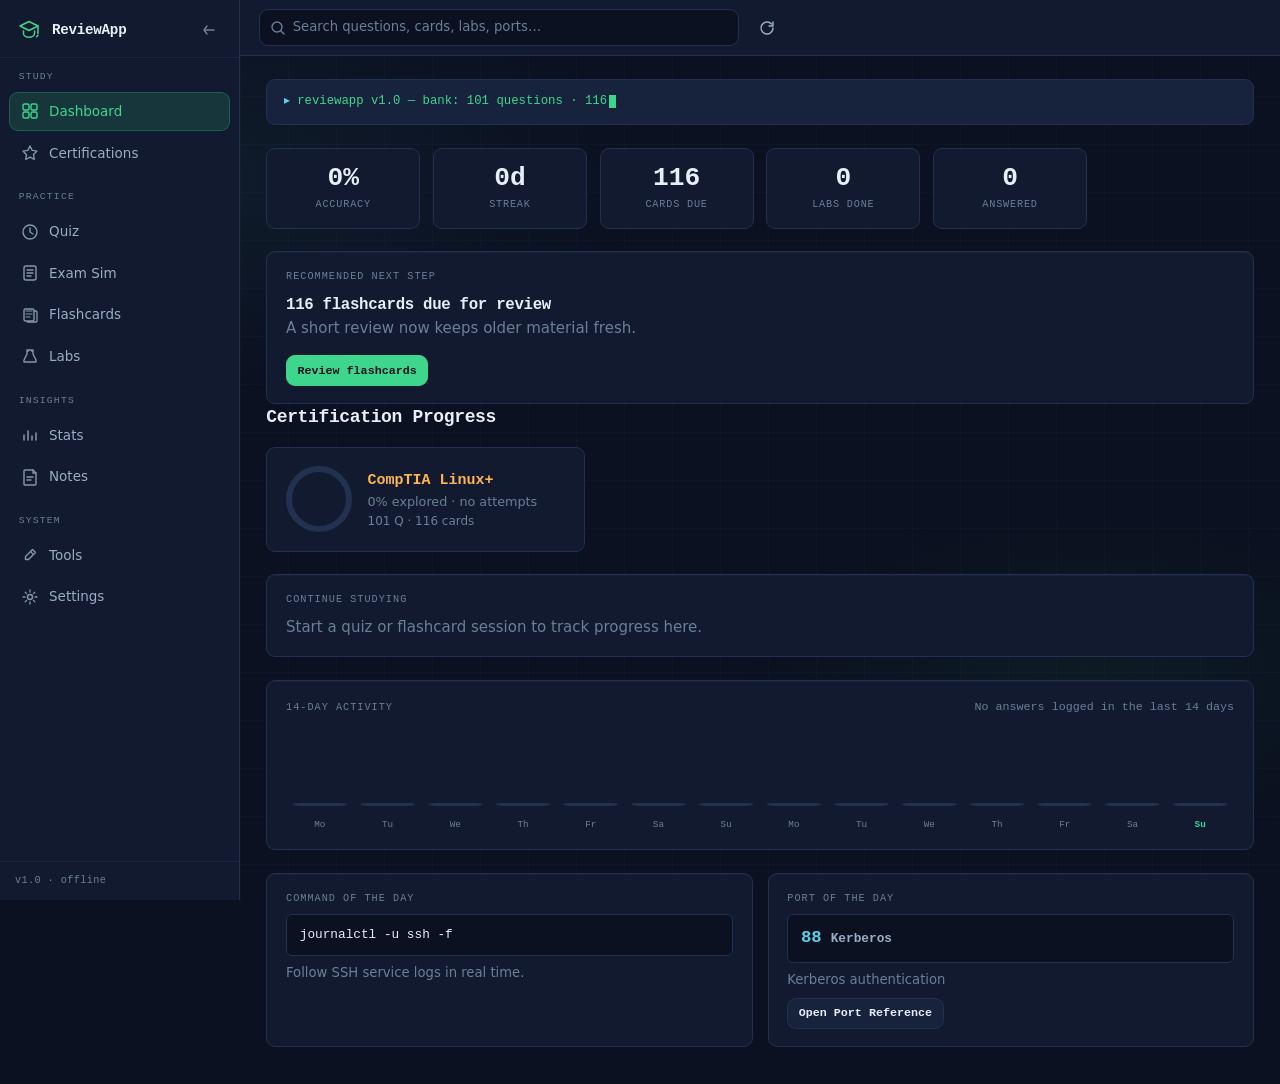
==== index.html @ 1fe82720 "Initial commit: Linux+/Network+ study app with dashboard, quiz, exam sim, flashcards, labs, notes, a" ====
<!DOCTYPE html>
<html lang="en">
<head>
  <meta charset="UTF-8" />
  <meta name="viewport" content="width=device-width, initial-scale=1.0" />
  <meta name="description" content="Offline study and review app for CompTIA Linux+ and Network+ certifications" />
  <title>ReviewApp · CompTIA Study Hub</title>
  <link rel="stylesheet" href="app/css/styles.css" />
</head>
<body>
  <div id="app" class="app-shell" role="application" aria-label="ReviewApp study interface">
    <!-- Sidebar -->
    <aside id="sidebar" class="sidebar" aria-label="Main navigation">
      <div class="sidebar-header">
        <div class="logo" aria-hidden="true">
          <svg width="28" height="28" viewBox="0 0 28 28" fill="none">
            <path d="M14 5.5l9 4.5-9 4.5-9-4.5 9-4.5z" stroke="currentColor" stroke-width="1.5" stroke-linejoin="round"/>
            <path d="M8.5 15v2.5c0 2 2.4 3.7 5.5 3.7s5.5-1.7 5.5-3.7V15" stroke="currentColor" stroke-width="1.5" stroke-linecap="round" stroke-linejoin="round"/>
            <path d="M23 10v7.5" stroke="currentColor" stroke-width="1.5" stroke-linecap="round"/>
            <path d="M23 19.3l-1.4 1.4" stroke="currentColor" stroke-width="1.5" stroke-linecap="round"/>
          </svg>
        </div>
        <span class="logo-text">ReviewApp</span>
        <button id="sidebar-toggle" class="sidebar-toggle" aria-label="Collapse sidebar" title="Toggle sidebar">
          <svg width="18" height="18" viewBox="0 0 18 18" fill="none"><path d="M4 9h10M7 5l-3 4 3 4" stroke="currentColor" stroke-width="1.5" stroke-linecap="round" stroke-linejoin="round"/></svg>
        </button>
      </div>
      <nav class="sidebar-nav" role="navigation">
        <div class="nav-group">
          <span class="nav-group-label" aria-hidden="true">STUDY</span>
          <a href="#/dashboard" class="nav-item" data-route="dashboard">
            <svg width="18" height="18" viewBox="0 0 18 18" fill="none"><rect x="2" y="2" width="6" height="6" rx="1.5" stroke="currentColor" stroke-width="1.4"/><rect x="10" y="2" width="6" height="6" rx="1.5" stroke="currentColor" stroke-width="1.4"/><rect x="2" y="10" width="6" height="6" rx="1.5" stroke="currentColor" stroke-width="1.4"/><rect x="10" y="10" width="6" height="6" rx="1.5" stroke="currentColor" stroke-width="1.4"/></svg>
            <span>Dashboard</span>
          </a>
          <a href="#/certifications" class="nav-item" data-route="certifications">
            <svg width="18" height="18" viewBox="0 0 18 18" fill="none"><path d="M9 2l2.2 4.4 4.8.7-3.5 3.4.8 4.8L9 13.2l-4.3 2.3.8-4.8L2 7.1l4.8-.7L9 2z" stroke="currentColor" stroke-width="1.4" stroke-linejoin="round"/></svg>
            <span>Certifications</span>
          </a>
        </div>
        <div class="nav-group">
          <span class="nav-group-label" aria-hidden="true">PRACTICE</span>
          <a href="#/quiz" class="nav-item" data-route="quiz">
            <svg width="18" height="18" viewBox="0 0 18 18" fill="none"><circle cx="9" cy="9" r="7" stroke="currentColor" stroke-width="1.4"/><path d="M9 5v4l3 2" stroke="currentColor" stroke-width="1.4" stroke-linecap="round"/></svg>
            <span>Quiz</span>
          </a>
          <a href="#/exam" class="nav-item" data-route="exam">
            <svg width="18" height="18" viewBox="0 0 18 18" fill="none"><rect x="3" y="2" width="12" height="14" rx="2" stroke="currentColor" stroke-width="1.4"/><path d="M6 6h6M6 9h6M6 12h4" stroke="currentColor" stroke-width="1.3" stroke-linecap="round"/></svg>
            <span>Exam Sim</span>
          </a>
          <a href="#/flashcards" class="nav-item" data-route="flashcards">
            <svg width="18" height="18" viewBox="0 0 18 18" fill="none"><rect x="3" y="3" width="10" height="12" rx="1.5" stroke="currentColor" stroke-width="1.4"/><path d="M5 5h6M5 8h6M5 11h4" stroke="currentColor" stroke-width="1.2" stroke-linecap="round"/><path d="M13 5h2a1 1 0 011 1v9a1 1 0 01-1 1H6" stroke="currentColor" stroke-width="1.3"/></svg>
            <span>Flashcards</span>
          </a>
          <a href="#/labs" class="nav-item" data-route="labs">
            <svg width="18" height="18" viewBox="0 0 18 18" fill="none"><path d="M6 2h6v4l3 6v2H3v-2l3-6V2z" stroke="currentColor" stroke-width="1.4" stroke-linejoin="round"/><path d="M7 2v2M11 2v2" stroke="currentColor" stroke-width="1.3"/></svg>
            <span>Labs</span>
          </a>
        </div>
        <div class="nav-group">
          <span class="nav-group-label" aria-hidden="true">INSIGHTS</span>
          <a href="#/stats" class="nav-item" data-route="stats">
            <svg width="18" height="18" viewBox="0 0 18 18" fill="none"><path d="M3 14V9M7 14V5M11 14v-4M15 14V7" stroke="currentColor" stroke-width="1.5" stroke-linecap="round"/></svg>
            <span>Stats</span>
          </a>
          <a href="#/notes" class="nav-item" data-route="notes">
            <svg width="18" height="18" viewBox="0 0 18 18" fill="none"><path d="M4 2h8l3 3v11a1 1 0 01-1 1H4a1 1 0 01-1-1V3a1 1 0 011-1z" stroke="currentColor" stroke-width="1.4"/><path d="M12 2v3h3M6 9h6M6 12h4" stroke="currentColor" stroke-width="1.3" stroke-linecap="round"/></svg>
            <span>Notes</span>
          </a>
        </div>
        <div class="nav-group">
          <span class="nav-group-label" aria-hidden="true">SYSTEM</span>
          <a href="#/tools" class="nav-item" data-route="tools">
            <svg width="18" height="18" viewBox="0 0 18 18" fill="none"><path d="M11.5 3.5l3 3-7 7H4.5v-3l7-7z" stroke="currentColor" stroke-width="1.4" stroke-linejoin="round"/><path d="M9.5 5.5l3 3" stroke="currentColor" stroke-width="1.3"/></svg>
            <span>Tools</span>
          </a>
          <a href="#/settings" class="nav-item" data-route="settings">
            <svg width="18" height="18" viewBox="0 0 18 18" fill="none"><circle cx="9" cy="9" r="2.5" stroke="currentColor" stroke-width="1.4"/><path d="M9 2v2M9 14v2M2 9h2M14 9h2M4.2 4.2l1.4 1.4M12.4 12.4l1.4 1.4M4.2 13.8l1.4-1.4M12.4 5.6l1.4-1.4" stroke="currentColor" stroke-width="1.3" stroke-linecap="round"/></svg>
            <span>Settings</span>
          </a>
        </div>
      </nav>
      <div class="sidebar-footer">
        <div class="version-badge">v1.0 · offline</div>
      </div>
    </aside>

    <!-- Main area -->
    <div class="main-area">
      <header class="topbar" role="banner">
        <button id="mobile-menu" class="icon-btn mobile-only" aria-label="Open menu">
          <svg width="20" height="20" viewBox="0 0 20 20" fill="none"><path d="M3 5h14M3 10h14M3 15h14" stroke="currentColor" stroke-width="1.6" stroke-linecap="round"/></svg>
        </button>
        <div class="search-wrap">
          <svg class="search-icon" width="16" height="16" viewBox="0 0 16 16" fill="none"><circle cx="7" cy="7" r="5" stroke="currentColor" stroke-width="1.4"/><path d="M11 11l3 3" stroke="currentColor" stroke-width="1.4" stroke-linecap="round"/></svg>
          <input type="search" id="global-search" class="search-input" placeholder="Search questions, cards, labs, ports…" aria-label="Global search" autocomplete="off" />
          <div id="search-results" class="search-results" role="listbox" aria-label="Search results" hidden></div>
        </div>
        <div class="topbar-actions">
          <button id="reload-content" class="icon-btn" aria-label="Reload content" title="Reload content">
            <svg width="18" height="18" viewBox="0 0 18 18" fill="none"><path d="M15 9a6 6 0 11-1.5-4" stroke="currentColor" stroke-width="1.5" stroke-linecap="round"/><path d="M15 3v4h-4" stroke="currentColor" stroke-width="1.5" stroke-linecap="round" stroke-linejoin="round"/></svg>
          </button>
        </div>
      </header>
      <main id="view-root" class="view-root" role="main" aria-live="polite"></main>
    </div>
  </div>

  <!-- Toast container -->
  <div id="toast-root" class="toast-root" aria-live="polite" aria-atomic="true"></div>

  <!-- Modal root -->
  <div id="modal-root" class="modal-root" hidden></div>

  <!-- Scripts: classic, ordered, no modules -->
  <script src="app/js/core.js"></script>
  <script src="app/js/store.js"></script>
  <script src="app/js/markdown.js"></script>
  <script src="app/js/content.js"></script>
  <script src="app/js/quiz.js"></script>
  <script src="app/js/flashcards.js"></script>
  <script src="app/js/tools.js"></script>
  <script src="app/js/views.js"></script>
  <script>
    // Boot
    (function () {
      'use strict';
      if (!window.ReviewApp) window.ReviewApp = {};
      document.addEventListener('DOMContentLoaded', function () {
        ReviewApp.core.init();
      });
    })();
  </script>
</body>
</html>
---- app/css/styles.css ----
/* ═══════════════════════════════════════════════════════════
   ReviewApp — Design System
   Dark-first, terminal-flavored study UI
   ═══════════════════════════════════════════════════════════ */

:root {
  /* Surfaces */
  --bg-base: #0b1120;
  --bg-panel: #111a2e;
  --bg-raised: #17233c;
  --bg-hover: #1c2a45;
  --border: #22314f;
  --border-subtle: #1a2740;
  --border-glow: #2d4a7a;

  /* Text */
  --text-primary: #e8eef8;
  --text-secondary: #9aadc4;
  --text-muted: #6b7f99;
  --text-inverse: #0b1120;

  /* Accents */
  --accent-green: #3dd68c;
  --accent-green-dim: rgba(61, 214, 140, 0.15);
  --accent-amber: #f0b429;
  --accent-amber-dim: rgba(240, 180, 41, 0.15);
  --accent-cyan: #5ad1e6;
  --accent-cyan-dim: rgba(90, 209, 230, 0.12);
  --accent-red: #f07178;
  --accent-red-dim: rgba(240, 113, 120, 0.15);
  --accent-purple: #c792ea;

  /* Semantic */
  --success: var(--accent-green);
  --warning: var(--accent-amber);
  --info: var(--accent-cyan);
  --error: var(--accent-red);

  /* Typography */
  --font-mono: "JetBrains Mono", "Cascadia Code", "Fira Code", ui-monospace, Consolas, "Liberation Mono", Menlo, monospace;
  --font-sans: system-ui, -apple-system, "Segoe UI", Roboto, "Helvetica Neue", Arial, sans-serif;

  /* Spacing & radius */
  --radius: 9px;
  --radius-sm: 6px;
  --radius-lg: 12px;
  --sidebar-w: 240px;
  --sidebar-collapsed: 64px;
  --topbar-h: 56px;

  /* Motion */
  --ease: cubic-bezier(0.22, 1, 0.36, 1);
  --dur: 0.22s;
}

/* Light theme overrides */
[data-theme="light"] {
  --bg-base: #f0f4fa;
  --bg-panel: #ffffff;
  --bg-raised: #e8eef6;
  --bg-hover: #dde6f2;
  --border: #c5d0e0;
  --border-subtle: #d8e0ec;
  --border-glow: #a8b8d0;
  --text-primary: #1a2332;
  --text-secondary: #4a5a70;
  --text-muted: #7a8a9e;
  --text-inverse: #ffffff;
  --accent-green-dim: rgba(34, 160, 100, 0.12);
  --accent-amber-dim: rgba(200, 140, 20, 0.12);
  --accent-cyan-dim: rgba(20, 140, 170, 0.1);
  --accent-red-dim: rgba(200, 60, 70, 0.1);
}

/* ── Reset & base ─────────────────────────────────────────── */
*, *::before, *::after { box-sizing: border-box; margin: 0; padding: 0; }
html { font-size: 15px; -webkit-text-size-adjust: 100%; }
html[data-text-size="small"] { font-size: 14px; }
html[data-text-size="medium"] { font-size: 15px; }
html[data-text-size="large"] { font-size: 18px; }
body {
  font-family: var(--font-sans);
  background: var(--bg-base);
  color: var(--text-primary);
  line-height: 1.55;
  min-height: 100vh;
  overflow-x: hidden;
}
button, input, select, textarea { font: inherit; color: inherit; }
a { color: var(--accent-cyan); text-decoration: none; }
a:hover { text-decoration: underline; }
img, svg { display: block; max-width: 100%; }
:focus { outline: none; }
:focus-visible {
  outline: 2px solid var(--accent-cyan);
  outline-offset: 2px;
}

/* Ambient background */
body::before {
  content: "";
  position: fixed;
  inset: 0;
  background-image:
    linear-gradient(rgba(34, 49, 79, 0.35) 1px, transparent 1px),
    linear-gradient(90deg, rgba(34, 49, 79, 0.35) 1px, transparent 1px);
  background-size: 48px 48px;
  pointer-events: none;
  z-index: 0;
  opacity: 0.45;
}
body::after {
  content: "";
  position: fixed;
  inset: 0;
  background:
    radial-gradient(ellipse 60% 40% at 15% 20%, rgba(90, 209, 230, 0.06), transparent 60%),
    radial-gradient(ellipse 50% 35% at 85% 75%, rgba(61, 214, 140, 0.05), transparent 55%);
  pointer-events: none;
  z-index: 0;
  animation: glow-drift 28s ease-in-out infinite alternate;
}
@keyframes glow-drift {
  0% { transform: translate(0, 0); }
  100% { transform: translate(-2%, 3%); }
}
@media (prefers-reduced-motion: reduce) {
  body::after { animation: none; }
  *, *::before, *::after {
    animation-duration: 0.01ms !important;
    animation-iteration-count: 1 !important;
    transition-duration: 0.01ms !important;
  }
}

/* ── App shell ────────────────────────────────────────────── */
.app-shell {
  display: flex;
  min-height: 100vh;
  position: relative;
  z-index: 1;
}

/* Sidebar */
.sidebar {
  width: var(--sidebar-w);
  background: var(--bg-panel);
  border-right: 1px solid var(--border);
  display: flex;
  flex-direction: column;
  position: fixed;
  top: 0;
  left: 0;
  bottom: 0;
  z-index: 40;
  transition: width var(--dur) var(--ease), transform var(--dur) var(--ease);
}
/* Collapse behavior applies on desktop only (mobile uses the off-canvas drawer) */
@media (min-width: 769px) {
  .sidebar.collapsed { width: var(--sidebar-collapsed); }
  .sidebar.collapsed .logo { display: block; }
  .sidebar.collapsed .logo-text { opacity: 0; width: 0; overflow: hidden; pointer-events: none; }
  .sidebar.collapsed .nav-group-label {
    opacity: 0;
    width: 0;
    height: 0;
    padding: 0;
    margin: 0;
    overflow: hidden;
  }
  .sidebar.collapsed .nav-item { justify-content: center; gap: 0; padding: 0.55rem 0.65rem; }
  .sidebar.collapsed .nav-item span { opacity: 0; width: 0; overflow: hidden; pointer-events: none; }
  .sidebar.collapsed .nav-item svg { width: 20px; height: 20px; }
  .sidebar.collapsed .sidebar-header { justify-content: center; gap: 0; padding: 0.9rem 0 0.6rem; }
  .sidebar.collapsed .sidebar-toggle {
    position: absolute;
    left: 50%;
    bottom: 11px;
    transform: translateX(-50%);
    margin-left: 0;
    background: var(--bg-hover);
    border-color: var(--border);
    box-shadow: 0 1px 0 rgba(255, 255, 255, 0.04) inset;
  }
  .sidebar.collapsed .sidebar-toggle:hover { border-color: var(--border-glow); }
  .sidebar.collapsed .sidebar-toggle svg { transform: rotate(180deg); }
  .sidebar.collapsed .sidebar-footer {
    height: 52px;
    padding: 0;
    display: flex;
    align-items: center;
    justify-content: center;
    border-top: 1px solid var(--border-subtle);
  }
  .sidebar.collapsed .sidebar-footer .version-badge { display: none; }
  .sidebar.collapsed ~ .main-area { margin-left: var(--sidebar-collapsed); }
}

.sidebar-header {
  display: flex;
  align-items: center;
  gap: 0.6rem;
  padding: 1rem 1rem 0.75rem;
  border-bottom: 1px solid var(--border-subtle);
  min-height: var(--topbar-h);
}
.logo { color: var(--accent-green); flex-shrink: 0; }
.logo-text {
  font-family: var(--font-mono);
  font-weight: 700;
  font-size: 0.95rem;
  letter-spacing: -0.02em;
  white-space: nowrap;
  transition: opacity var(--dur);
}
.sidebar-toggle {
  margin-left: auto;
  flex-shrink: 0;
  background: none;
  border: 1px solid transparent;
  color: var(--text-muted);
  cursor: pointer;
  padding: 0.35rem;
  border-radius: var(--radius-sm);
  transition: color var(--dur), background var(--dur), border-color var(--dur);
}
.sidebar-toggle:hover { color: var(--text-primary); background: var(--bg-hover); border-color: var(--border); }
.sidebar-toggle svg { transition: transform var(--dur) var(--ease); }

.sidebar-nav {
  flex: 1;
  overflow-y: auto;
  padding: 0.75rem 0.6rem;
  display: flex;
  flex-direction: column;
  gap: 1.1rem;
}
.nav-group { display: flex; flex-direction: column; gap: 0.15rem; }
.nav-group-label {
  font-family: var(--font-mono);
  font-size: 0.65rem;
  letter-spacing: 0.12em;
  text-transform: uppercase;
  color: var(--text-muted);
  padding: 0 0.65rem 0.35rem;
  transition: opacity var(--dur);
}
.nav-item {
  display: flex;
  align-items: center;
  gap: 0.7rem;
  padding: 0.55rem 0.7rem;
  border-radius: var(--radius);
  color: var(--text-secondary);
  text-decoration: none;
  font-size: 0.9rem;
  transition: background var(--dur), color var(--dur), box-shadow var(--dur);
  border: 1px solid transparent;
}
.nav-item:hover {
  background: var(--bg-hover);
  color: var(--text-primary);
  text-decoration: none;
}
.nav-item.active {
  background: var(--accent-green-dim);
  color: var(--accent-green);
  border-color: rgba(61, 214, 140, 0.25);
}
.nav-item svg { flex-shrink: 0; opacity: 0.85; }
.nav-item.active svg { opacity: 1; }

.sidebar-footer {
  padding: 0.75rem 1rem;
  border-top: 1px solid var(--border-subtle);
}
.version-badge {
  font-family: var(--font-mono);
  font-size: 0.68rem;
  color: var(--text-muted);
  letter-spacing: 0.04em;
}

/* Main area */
.main-area {
  flex: 1;
  margin-left: var(--sidebar-w);
  display: flex;
  flex-direction: column;
  min-height: 100vh;
  transition: margin-left var(--dur) var(--ease);
}

.topbar {
  height: var(--topbar-h);
  background: var(--bg-panel);
  border-bottom: 1px solid var(--border);
  display: flex;
  align-items: center;
  gap: 0.75rem;
  padding: 0 1.25rem;
  position: sticky;
  top: 0;
  z-index: 30;
}
.search-wrap {
  flex: 1;
  max-width: 480px;
  position: relative;
}
.search-icon {
  position: absolute;
  left: 0.75rem;
  top: 50%;
  transform: translateY(-50%);
  color: var(--text-muted);
  pointer-events: none;
}
.search-input {
  width: 100%;
  background: var(--bg-base);
  border: 1px solid var(--border);
  border-radius: var(--radius);
  padding: 0.5rem 0.75rem 0.5rem 2.2rem;
  color: var(--text-primary);
  font-size: 0.88rem;
  transition: border-color var(--dur), box-shadow var(--dur);
}
.search-input::placeholder { color: var(--text-muted); }
.search-input:focus {
  border-color: var(--accent-cyan);
  box-shadow: 0 0 0 3px var(--accent-cyan-dim);
}
.search-results {
  position: absolute;
  top: calc(100% + 6px);
  left: 0;
  right: 0;
  background: var(--bg-raised);
  border: 1px solid var(--border);
  border-radius: var(--radius);
  box-shadow: 0 12px 40px rgba(0,0,0,0.45);
  max-height: 420px;
  overflow-y: auto;
  z-index: 50;
}
.search-group { padding: 0.4rem 0; }
.search-group-label {
  font-family: var(--font-mono);
  font-size: 0.65rem;
  letter-spacing: 0.1em;
  text-transform: uppercase;
  color: var(--text-muted);
  padding: 0.35rem 0.9rem;
}
.search-item {
  display: block;
  width: 100%;
  text-align: left;
  background: none;
  border: none;
  padding: 0.55rem 0.9rem;
  color: var(--text-primary);
  cursor: pointer;
  font-size: 0.88rem;
  transition: background var(--dur);
}
.search-item:hover, .search-item:focus, .search-item.active { background: var(--bg-hover); }
.search-item .meta { font-size: 0.75rem; color: var(--text-muted); margin-top: 0.15rem; }

.topbar-actions { display: flex; gap: 0.35rem; }
.icon-btn {
  background: none;
  border: 1px solid transparent;
  color: var(--text-secondary);
  cursor: pointer;
  padding: 0.45rem;
  border-radius: var(--radius-sm);
  display: flex;
  align-items: center;
  justify-content: center;
  transition: color var(--dur), background var(--dur), border-color var(--dur);
}
.icon-btn:hover {
  color: var(--text-primary);
  background: var(--bg-hover);
  border-color: var(--border);
}
.icon-btn:active { transform: scale(0.94); }

.view-root {
  flex: 1;
  padding: 1.5rem 1.75rem 2.5rem;
  max-width: 1200px;
  width: 100%;
}

/* ── Typography helpers ───────────────────────────────────── */
.mono { font-family: var(--font-mono); }
.label-upper {
  font-family: var(--font-mono);
  font-size: 0.68rem;
  letter-spacing: 0.1em;
  text-transform: uppercase;
  color: var(--text-muted);
}
h1, h2, h3 { font-family: var(--font-mono); font-weight: 700; letter-spacing: -0.02em; }
h1 { font-size: 1.55rem; margin-bottom: 0.35rem; }
h2 { font-size: 1.2rem; margin-bottom: 0.5rem; }
h3 { font-size: 1.05rem; }

/* ── Cards & panels ───────────────────────────────────────── */
.panel {
  background: var(--bg-panel);
  border: 1px solid var(--border);
  border-radius: var(--radius);
  padding: 1.15rem 1.25rem;
  box-shadow: 0 1px 0 rgba(255,255,255,0.03) inset;
}
.panel-raised {
  background: var(--bg-raised);
  border: 1px solid var(--border);
  border-radius: var(--radius);
  padding: 1rem 1.15rem;
}
.card {
  background: var(--bg-panel);
  border: 1px solid var(--border);
  border-radius: var(--radius);
  padding: 1.15rem;
  transition: transform var(--dur), border-color var(--dur), box-shadow var(--dur);
}
.card:hover {
  border-color: var(--border-glow);
  transform: translateY(-2px);
  box-shadow: 0 8px 24px rgba(0,0,0,0.25);
}
.card-grid {
  display: grid;
  grid-template-columns: repeat(auto-fill, minmax(240px, 1fr));
  gap: 1rem;
}

/* ── Buttons ──────────────────────────────────────────────── */
.btn {
  display: inline-flex;
  align-items: center;
  justify-content: center;
  gap: 0.45rem;
  padding: 0.55rem 1.1rem;
  border-radius: var(--radius);
  border: 1px solid transparent;
  font-family: var(--font-mono);
  font-size: 0.85rem;
  font-weight: 600;
  cursor: pointer;
  transition: background var(--dur), border-color var(--dur), color var(--dur), transform 0.1s;
  white-space: nowrap;
}
.btn:active { transform: scale(0.97); }
.btn-primary {
  background: var(--accent-green);
  color: var(--text-inverse);
  border-color: var(--accent-green);
}
.btn-primary:hover { filter: brightness(1.08); }
.btn-secondary {
  background: var(--bg-raised);
  color: var(--text-primary);
  border-color: var(--border);
}
.btn-secondary:hover { background: var(--bg-hover); border-color: var(--border-glow); }
.btn-ghost {
  background: transparent;
  color: var(--text-secondary);
  border-color: transparent;
}
.btn-ghost:hover { background: var(--bg-hover); color: var(--text-primary); }
.btn-danger {
  background: var(--accent-red-dim);
  color: var(--accent-red);
  border-color: rgba(240, 113, 120, 0.3);
}
.btn-danger:hover { background: rgba(240, 113, 120, 0.25); }
.btn-sm { padding: 0.35rem 0.7rem; font-size: 0.78rem; }
.btn-lg { padding: 0.7rem 1.4rem; font-size: 0.95rem; }
.btn:disabled { opacity: 0.45; cursor: not-allowed; transform: none; }

/* ── Forms ────────────────────────────────────────────────── */
.form-row { display: flex; flex-wrap: wrap; gap: 1rem; margin-bottom: 1rem; }
.form-group { display: flex; flex-direction: column; gap: 0.35rem; flex: 1; min-width: 140px; }
.form-group label {
  font-family: var(--font-mono);
  font-size: 0.72rem;
  letter-spacing: 0.06em;
  text-transform: uppercase;
  color: var(--text-muted);
}
.form-control {
  background: var(--bg-base);
  border: 1px solid var(--border);
  border-radius: var(--radius-sm);
  padding: 0.5rem 0.75rem;
  color: var(--text-primary);
  transition: border-color var(--dur), box-shadow var(--dur);
}
.form-control:focus {
  border-color: var(--accent-cyan);
  box-shadow: 0 0 0 3px var(--accent-cyan-dim);
}
select.form-control { cursor: pointer; }
textarea.form-control { min-height: 100px; resize: vertical; }

/* ── Chips & badges ───────────────────────────────────────── */
.chip {
  display: inline-flex;
  align-items: center;
  gap: 0.3rem;
  padding: 0.2rem 0.55rem;
  border-radius: 999px;
  font-family: var(--font-mono);
  font-size: 0.7rem;
  font-weight: 600;
  letter-spacing: 0.02em;
}
.chip-green { background: var(--accent-green-dim); color: var(--accent-green); }
.chip-amber { background: var(--accent-amber-dim); color: var(--accent-amber); }
.chip-cyan { background: var(--accent-cyan-dim); color: var(--accent-cyan); }
.chip-red { background: var(--accent-red-dim); color: var(--accent-red); }
.chip-muted { background: var(--bg-raised); color: var(--text-muted); border: 1px solid var(--border); }

/* ── Progress ─────────────────────────────────────────────── */
.progress-bar {
  height: 6px;
  background: var(--bg-base);
  border-radius: 999px;
  overflow: hidden;
}
.progress-fill {
  height: 100%;
  background: var(--accent-green);
  border-radius: 999px;
  transition: width 0.4s var(--ease);
}
.progress-ring {
  transform: rotate(-90deg);
}
.progress-ring-bg { stroke: var(--border); }
.progress-ring-fg {
  stroke: var(--accent-green);
  stroke-linecap: round;
  transition: stroke-dashoffset 0.8s var(--ease);
}

/* ── Terminal strip ───────────────────────────────────────── */
.terminal-strip {
  font-family: var(--font-mono);
  background: var(--bg-raised);
  border: 1px solid var(--border);
  border-radius: var(--radius);
  padding: 0.85rem 1.1rem;
  font-size: 0.82rem;
  color: var(--accent-green);
  overflow: hidden;
  white-space: nowrap;
  margin-bottom: 1.5rem;
  position: relative;
}
.terminal-strip::before {
  content: "▸ ";
  color: var(--accent-cyan);
}
.terminal-cursor {
  display: inline-block;
  width: 0.55em;
  height: 1.1em;
  background: var(--accent-green);
  vertical-align: text-bottom;
  margin-left: 2px;
  animation: blink 1s step-end infinite;
}
@keyframes blink {
  50% { opacity: 0; }
}

/* ── Stat tiles ───────────────────────────────────────────── */
.stat-grid {
  display: grid;
  grid-template-columns: repeat(auto-fill, minmax(150px, 1fr));
  gap: 0.85rem;
  margin-bottom: 1.5rem;
}
.stat-tile {
  background: var(--bg-panel);
  border: 1px solid var(--border);
  border-radius: var(--radius);
  padding: 1rem;
  text-align: center;
}
.stat-value {
  font-family: var(--font-mono);
  font-size: 1.75rem;
  font-weight: 700;
  line-height: 1.1;
  color: var(--text-primary);
}
.stat-label {
  font-family: var(--font-mono);
  font-size: 0.68rem;
  letter-spacing: 0.08em;
  text-transform: uppercase;
  color: var(--text-muted);
  margin-top: 0.3rem;
}

/* ── Quiz / Exam ──────────────────────────────────────────── */
.quiz-progress {
  display: flex;
  align-items: center;
  gap: 0.75rem;
  margin-bottom: 1.25rem;
}
.quiz-progress .progress-bar { flex: 1; }
.question-card {
  background: var(--bg-panel);
  border: 1px solid var(--border);
  border-radius: var(--radius-lg);
  padding: 1.5rem;
  margin-bottom: 1rem;
}
.question-text {
  font-size: 1.1rem;
  font-weight: 600;
  margin-bottom: 1.25rem;
  line-height: 1.45;
}
.options-list { display: flex; flex-direction: column; gap: 0.55rem; }
.option-btn {
  display: flex;
  align-items: flex-start;
  gap: 0.75rem;
  text-align: left;
  background: var(--bg-raised);
  border: 1px solid var(--border);
  border-radius: var(--radius);
  padding: 0.85rem 1rem;
  cursor: pointer;
  transition: border-color var(--dur), background var(--dur), transform 0.12s;
  font-size: 0.95rem;
}
.option-btn:hover:not(:disabled) {
  border-color: var(--border-glow);
  background: var(--bg-hover);
}
.option-btn:disabled { cursor: default; }
.option-btn.correct {
  border-color: var(--accent-green);
  background: var(--accent-green-dim);
  animation: pulse-green 0.45s var(--ease);
}
.option-btn.wrong {
  border-color: var(--accent-red);
  background: var(--accent-red-dim);
  animation: shake 0.4s var(--ease);
}
.option-key {
  font-family: var(--font-mono);
  font-size: 0.75rem;
  font-weight: 700;
  color: var(--text-muted);
  background: var(--bg-base);
  border: 1px solid var(--border);
  border-radius: 4px;
  min-width: 1.5rem;
  height: 1.5rem;
  display: flex;
  align-items: center;
  justify-content: center;
  flex-shrink: 0;
}
.explain-panel {
  margin-top: 1rem;
  padding: 0.9rem 1rem;
  background: var(--bg-raised);
  border-left: 3px solid var(--accent-cyan);
  border-radius: 0 var(--radius-sm) var(--radius-sm) 0;
  font-size: 0.92rem;
  color: var(--text-secondary);
}
@keyframes pulse-green {
  0%, 100% { box-shadow: 0 0 0 0 transparent; }
  50% { box-shadow: 0 0 0 6px rgba(61, 214, 140, 0.25); }
}
@keyframes shake {
  0%, 100% { transform: translateX(0); }
  20% { transform: translateX(-6px); }
  40% { transform: translateX(6px); }
  60% { transform: translateX(-4px); }
  80% { transform: translateX(4px); }
}

/* Exam palette */
.exam-layout { display: grid; grid-template-columns: 1fr 200px; gap: 1.25rem; }
.palette-grid {
  display: grid;
  grid-template-columns: repeat(5, 1fr);
  gap: 0.35rem;
}
.palette-cell {
  aspect-ratio: 1;
  display: flex;
  align-items: center;
  justify-content: center;
  font-family: var(--font-mono);
  font-size: 0.75rem;
  border-radius: var(--radius-sm);
  border: 1px solid var(--border);
  background: var(--bg-raised);
  cursor: pointer;
  transition: background var(--dur), border-color var(--dur);
}
.palette-cell:hover { border-color: var(--border-glow); }
.palette-cell.answered { background: var(--accent-cyan-dim); border-color: var(--accent-cyan); color: var(--accent-cyan); }
.palette-cell.flagged { background: var(--accent-amber-dim); border-color: var(--accent-amber); color: var(--accent-amber); }
.palette-cell.current { outline: 2px solid var(--accent-green); outline-offset: 1px; }
.exam-timer {
  font-family: var(--font-mono);
  font-size: 1.4rem;
  font-weight: 700;
  color: var(--accent-amber);
}
.exam-timer.warning { color: var(--accent-red); animation: blink 1s step-end infinite; }

/* ── Flashcards ───────────────────────────────────────────── */
.flashcard-stage {
  perspective: 1200px;
  max-width: 560px;
  margin: 0 auto 1.5rem;
  min-height: 280px;
}
.flashcard {
  width: 100%;
  min-height: 280px;
  position: relative;
  transform-style: preserve-3d;
  transition: transform 0.55s var(--ease);
  cursor: pointer;
}
.flashcard.flipped { transform: rotateY(180deg); }
.flashcard-face {
  position: absolute;
  inset: 0;
  backface-visibility: hidden;
  background: var(--bg-panel);
  border: 1px solid var(--border);
  border-radius: var(--radius-lg);
  display: flex;
  flex-direction: column;
  align-items: center;
  justify-content: center;
  padding: 1.75rem;
  text-align: center;
  box-shadow: 0 4px 24px rgba(0,0,0,0.2);
}
.flashcard-face.back {
  transform: rotateY(180deg);
  background: var(--bg-raised);
}
.flashcard-label {
  font-family: var(--font-mono);
  font-size: 0.65rem;
  letter-spacing: 0.12em;
  text-transform: uppercase;
  color: var(--text-muted);
  margin-bottom: 0.75rem;
}
.flashcard-text { font-size: 1.15rem; line-height: 1.5; }
.grade-btns {
  display: flex;
  justify-content: center;
  gap: 0.75rem;
  margin-top: 0.5rem;
}

/* ── Labs ─────────────────────────────────────────────────── */
.lab-step {
  border: 1px solid var(--border);
  border-radius: var(--radius);
  margin-bottom: 0.65rem;
  overflow: hidden;
}
.lab-step-header {
  display: flex;
  align-items: center;
  gap: 0.6rem;
  padding: 0.75rem 1rem;
  background: var(--bg-raised);
  cursor: pointer;
  user-select: none;
  font-weight: 600;
}
.lab-step-body {
  padding: 0.9rem 1rem;
  border-top: 1px solid var(--border-subtle);
  display: none;
}
.lab-step.open .lab-step-body { display: block; }
.code-block {
  font-family: var(--font-mono);
  font-size: 0.85rem;
  background: var(--bg-base);
  border: 1px solid var(--border);
  border-radius: var(--radius-sm);
  padding: 0.65rem 0.85rem;
  position: relative;
  margin: 0.5rem 0;
  overflow-x: auto;
  white-space: pre-wrap;
}
.copy-btn {
  position: absolute;
  top: 0.4rem;
  right: 0.4rem;
  padding: 0.2rem 0.45rem;
  font-size: 0.7rem;
}

/* ── Notes ────────────────────────────────────────────────── */
.notes-layout {
  display: grid;
  grid-template-columns: 1fr 1fr;
  gap: 1rem;
  min-height: 360px;
}
.notes-preview {
  background: var(--bg-raised);
  border: 1px solid var(--border);
  border-radius: var(--radius);
  padding: 1rem;
  overflow-y: auto;
  font-size: 0.92rem;
}
.notes-preview h1, .notes-preview h2, .notes-preview h3 { margin: 0.8em 0 0.35em; }
.notes-preview p { margin-bottom: 0.6em; }
.notes-preview code {
  font-family: var(--font-mono);
  background: var(--bg-base);
  padding: 0.1em 0.35em;
  border-radius: 3px;
  font-size: 0.88em;
}
.notes-preview pre {
  background: var(--bg-base);
  border: 1px solid var(--border);
  border-radius: var(--radius-sm);
  padding: 0.7rem;
  overflow-x: auto;
  margin: 0.6em 0;
}
.notes-preview ul, .notes-preview ol { padding-left: 1.4em; margin-bottom: 0.6em; }

/* ── Tools ────────────────────────────────────────────────── */
.tools-tabs {
  display: flex;
  gap: 0.35rem;
  margin-bottom: 1.25rem;
  flex-wrap: wrap;
}
.tool-tab {
  padding: 0.45rem 0.9rem;
  border-radius: var(--radius);
  border: 1px solid var(--border);
  background: var(--bg-panel);
  color: var(--text-secondary);
  cursor: pointer;
  font-family: var(--font-mono);
  font-size: 0.8rem;
  transition: background var(--dur), color var(--dur), border-color var(--dur);
}
.tool-tab.active {
  background: var(--accent-cyan-dim);
  color: var(--accent-cyan);
  border-color: rgba(90, 209, 230, 0.35);
}
.tool-tab:hover:not(.active) { background: var(--bg-hover); color: var(--text-primary); }
.tool-panel { display: none; }
.tool-panel.active { display: block; }

/* Permissions calculator */
.perms-grid {
  display: grid;
  grid-template-columns: repeat(4, minmax(0, 1fr));
  gap: 0.75rem;
}
@media (max-width: 640px) {
  .perms-grid { grid-template-columns: repeat(2, minmax(0, 1fr)); }
}
.perm-col {
  background: var(--bg-raised);
  border: 1px solid var(--border);
  border-radius: var(--radius);
  padding: 0.75rem;
}
.perm-col-label {
  font-family: var(--font-mono);
  font-size: 0.68rem;
  letter-spacing: 0.08em;
  text-transform: uppercase;
  color: var(--text-muted);
  margin-bottom: 0.5rem;
}
.perm-bits { display: flex; gap: 0.4rem; }
.perm-bits-stack { flex-direction: column; }
.perm-bit { position: relative; cursor: pointer; display: inline-flex; }
.perm-bit input { position: absolute; opacity: 0; pointer-events: none; }
.perm-bit span {
  font-family: var(--font-mono);
  font-weight: 600;
  min-width: 2rem;
  height: 2rem;
  padding: 0 0.25rem;
  display: inline-flex;
  align-items: center;
  justify-content: center;
  border: 1px solid var(--border);
  border-radius: var(--radius-sm);
  background: var(--bg-base);
  color: var(--text-muted);
  transition: background var(--dur), color var(--dur), border-color var(--dur), transform 0.1s;
  user-select: none;
}
.perm-bit:hover span { border-color: var(--border-glow); color: var(--text-secondary); }
.perm-bit:active span { transform: scale(0.95); }
.perm-bit input:focus-visible + span { outline: 2px solid var(--accent-cyan); outline-offset: 1px; }
.perm-bit input:checked + span {
  background: var(--accent-green-dim);
  color: var(--accent-green);
  border-color: var(--accent-green);
}
.perm-col-special .perm-bit input:checked + span {
  background: var(--accent-amber-dim);
  color: var(--accent-amber);
  border-color: var(--accent-amber);
}
.perm-bit-wide span { min-width: 0; width: auto; padding: 0 0.7rem; }
.perms-output { margin-top: 0.75rem; }
.octal-display {
  font-family: var(--font-mono);
  font-size: 2.5rem;
  font-weight: 700;
  line-height: 1;
  color: var(--accent-green);
}
.symbolic-display {
  font-family: var(--font-mono);
  font-size: 1.2rem;
  letter-spacing: 0.14em;
  color: var(--text-primary);
  margin: 0.45rem 0 0.35rem;
}
.command-display {
  font-family: var(--font-mono);
  font-size: 0.85rem;
  color: var(--accent-cyan);
}
.ref-table {
  width: 100%;
  border-collapse: collapse;
  font-size: 0.88rem;
}
.ref-table th {
  font-family: var(--font-mono);
  font-size: 0.7rem;
  letter-spacing: 0.06em;
  text-transform: uppercase;
  color: var(--text-muted);
  text-align: left;
  padding: 0.5rem 0.75rem;
  border-bottom: 1px solid var(--border);
}
.ref-table td {
  padding: 0.55rem 0.75rem;
  border-bottom: 1px solid var(--border-subtle);
  vertical-align: top;
}
.ref-table tr:hover td { background: var(--bg-hover); }
.ref-table tr.highlight td {
  background: var(--accent-amber-dim);
  outline: 1px solid rgba(240, 180, 41, 0.3);
}

/* ── Stats charts ─────────────────────────────────────────── */
.sparkline-wrap { height: 64px; }
.activity-chart { width: 100%; height: 120px; }
.dashboard-activity { height: 88px; }
.activity-labels {
  display: flex;
  margin-top: 0.4rem;
}
.activity-label {
  flex: 1;
  text-align: center;
  font-family: var(--font-mono);
  font-size: 0.62rem;
  color: var(--text-muted);
  white-space: nowrap;
  overflow: hidden;
}
.activity-label.today { color: var(--accent-green); font-weight: 700; }

/* Daily pick cards (dashboard) */
.daily-grid {
  display: grid;
  grid-template-columns: repeat(auto-fit, minmax(250px, 1fr));
  gap: 1rem;
  align-items: stretch;
}
.port-block {
  display: flex;
  align-items: baseline;
  gap: 0.6rem;
  white-space: nowrap;
  overflow-x: auto;
}
.port-num { font-size: 1.15rem; font-weight: 700; color: var(--accent-cyan); }
.port-name { color: var(--text-secondary); font-weight: 600; }
.bar-row {
  display: flex;
  align-items: center;
  gap: 0.75rem;
  margin-bottom: 0.5rem;
}
.bar-label {
  font-family: var(--font-mono);
  font-size: 0.78rem;
  width: 120px;
  flex-shrink: 0;
  color: var(--text-secondary);
  white-space: nowrap;
  overflow: hidden;
  text-overflow: ellipsis;
}
.bar-track {
  flex: 1;
  height: 10px;
  background: var(--bg-base);
  border-radius: 999px;
  overflow: hidden;
}
.bar-fill {
  height: 100%;
  background: var(--accent-cyan);
  border-radius: 999px;
  transition: width 0.5s var(--ease);
}
.bar-value {
  font-family: var(--font-mono);
  font-size: 0.78rem;
  width: 48px;
  text-align: right;
  color: var(--text-muted);
}

/* ── Toasts ───────────────────────────────────────────────── */
.toast-root {
  position: fixed;
  bottom: 1.25rem;
  right: 1.25rem;
  z-index: 100;
  display: flex;
  flex-direction: column;
  gap: 0.5rem;
  pointer-events: none;
}
.toast {
  pointer-events: auto;
  background: var(--bg-raised);
  border: 1px solid var(--border);
  border-radius: var(--radius);
  padding: 0.75rem 1.1rem;
  font-size: 0.88rem;
  box-shadow: 0 8px 28px rgba(0,0,0,0.35);
  animation: toast-in 0.3s var(--ease);
  max-width: 360px;
  display: flex;
  align-items: flex-start;
  gap: 0.6rem;
}
.toast.success { border-left: 3px solid var(--accent-green); }
.toast.error { border-left: 3px solid var(--accent-red); }
.toast.info { border-left: 3px solid var(--accent-cyan); }
@keyframes toast-in {
  from { opacity: 0; transform: translateY(12px); }
  to { opacity: 1; transform: translateY(0); }
}

/* ── Modal ────────────────────────────────────────────────── */
.modal-root {
  position: fixed;
  inset: 0;
  z-index: 80;
  background: rgba(5, 10, 20, 0.72);
  display: flex;
  align-items: center;
  justify-content: center;
  padding: 1.5rem;
}
.modal-root:not([hidden]) { display: flex; }
.modal-root[hidden] { display: none !important; }


.modal {
  background: var(--bg-panel);
  border: 1px solid var(--border);
  border-radius: var(--radius-lg);
  max-width: 640px;
  width: 100%;
  max-height: 85vh;
  overflow-y: auto;
  padding: 1.5rem;
  box-shadow: 0 20px 60px rgba(0,0,0,0.5);
  animation: modal-in 0.25s var(--ease);
}
@keyframes modal-in {
  from { opacity: 0; transform: scale(0.96) translateY(8px); }
  to { opacity: 1; transform: scale(1) translateY(0); }
}
.modal-header {
  display: flex;
  align-items: center;
  justify-content: space-between;
  margin-bottom: 1rem;
}
.modal-close {
  background: none;
  border: none;
  color: var(--text-muted);
  cursor: pointer;
  padding: 0.3rem;
  border-radius: var(--radius-sm);
}
.modal-close:hover { color: var(--text-primary); background: var(--bg-hover); }

/* ── Empty states ─────────────────────────────────────────── */
.empty-state {
  text-align: center;
  padding: 3rem 1.5rem;
  color: var(--text-muted);
}
.empty-state svg { margin: 0 auto 1rem; opacity: 0.4; }
.empty-state h3 { color: var(--text-secondary); margin-bottom: 0.4rem; }
.empty-state p { font-size: 0.9rem; max-width: 360px; margin: 0 auto 1rem; }

/* ── Utility ──────────────────────────────────────────────── */
.flex { display: flex; }
.flex-between { display: flex; justify-content: space-between; align-items: center; }
.flex-center { display: flex; align-items: center; justify-content: center; }
.gap-sm { gap: 0.5rem; }
.gap-md { gap: 1rem; }
.mt-1 { margin-top: 0.5rem; }
.mt-2 { margin-top: 1rem; }
.mt-3 { margin-top: 1.5rem; }
.mb-1 { margin-bottom: 0.5rem; }
.mb-2 { margin-bottom: 1rem; }
.mb-3 { margin-bottom: 1.5rem; }
.text-muted { color: var(--text-muted); }
.text-green { color: var(--accent-green); }
.text-amber { color: var(--accent-amber); }
.text-cyan { color: var(--accent-cyan); }
.text-red { color: var(--accent-red); }
.sr-only {
  position: absolute;
  width: 1px; height: 1px;
  padding: 0; margin: -1px;
  overflow: hidden; clip: rect(0,0,0,0);
  border: 0;
}
.mobile-only { display: none; }

/* ── Responsive ───────────────────────────────────────────── */
@media (max-width: 900px) {
  .exam-layout { grid-template-columns: 1fr; }
  .notes-layout { grid-template-columns: 1fr; }
}
@media (max-width: 768px) {
  .sidebar {
    transform: translateX(-100%);
    width: var(--sidebar-w);
  }
  .sidebar.open { transform: translateX(0); }
  .main-area { margin-left: 0 !important; }
  .mobile-only { display: flex; }
  .view-root { padding: 1rem; }
  .stat-grid { grid-template-columns: repeat(2, 1fr); }
}
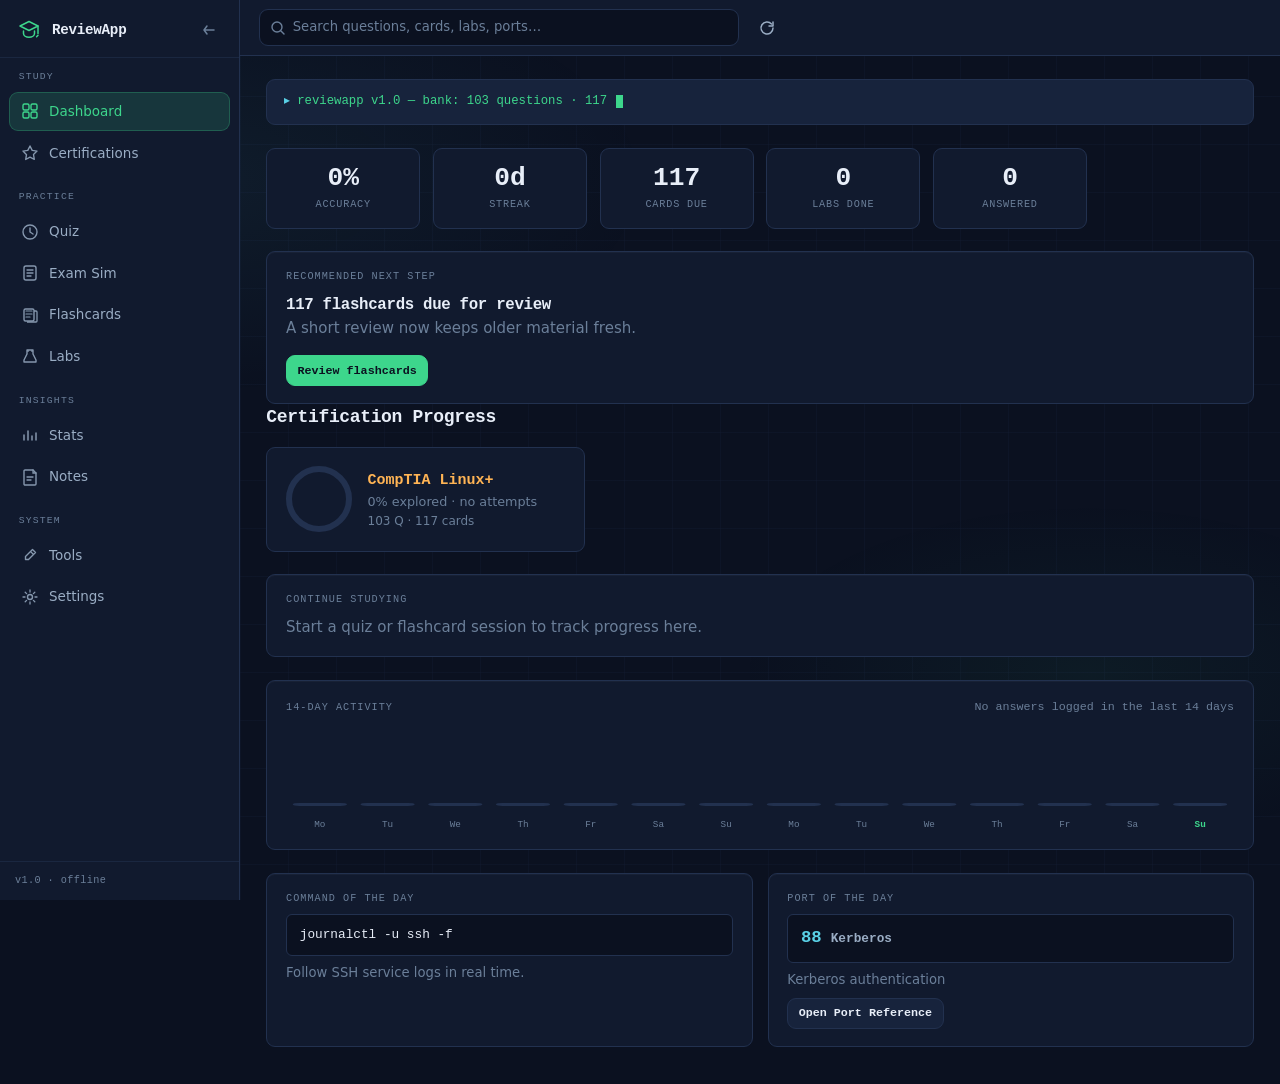
==== commit 9d018005: "Add SVG favicon matching the sidebar logo Dark rounded tile with the green graduation-cap mark, wire" ====
--- a/index.html
+++ b/index.html
@@ -5,6 +5,7 @@
   <meta name="viewport" content="width=device-width, initial-scale=1.0" />
   <meta name="description" content="Offline study and review app for CompTIA Linux+ and Network+ certifications" />
   <title>ReviewApp · CompTIA Study Hub</title>
+  <link rel="icon" type="image/svg+xml" href="app/favicon.svg" />
   <link rel="stylesheet" href="app/css/styles.css" />
 </head>
 <body>
--- a/app/css/styles.css
+++ b/app/css/styles.css
@@ -687,6 +687,94 @@
   font-size: 0.92rem;
   color: var(--text-secondary);
 }
+
+/* ── Command matching ────────────────────────────────────── */
+.cmd-match-command {
+  display: flex;
+  align-items: center;
+  gap: 0.75rem;
+  padding: 0.7rem 1rem;
+  margin-bottom: 1rem;
+  background: var(--bg-base);
+  border: 1px solid var(--border);
+  border-left: 3px solid var(--accent-cyan);
+  border-radius: var(--radius-sm);
+}
+.cmd-match-command-label {
+  font-family: var(--font-mono);
+  font-size: 0.68rem;
+  letter-spacing: 0.1em;
+  text-transform: uppercase;
+  color: var(--text-muted);
+}
+.cmd-match-command-name {
+  font-family: var(--font-mono);
+  font-size: 1.1rem;
+  font-weight: 700;
+  color: var(--accent-cyan);
+}
+.cmd-match-rows {
+  display: flex;
+  flex-direction: column;
+  gap: 0.55rem;
+}
+.cmd-match-row {
+  display: flex;
+  align-items: center;
+  gap: 0.75rem;
+  background: var(--bg-raised);
+  border: 1px solid var(--border);
+  border-radius: var(--radius);
+  padding: 0.5rem 0.75rem;
+  transition: border-color var(--dur), background var(--dur);
+}
+.cmd-match-row.correct {
+  border-color: var(--accent-green);
+  background: var(--accent-green-dim);
+}
+.cmd-match-row.wrong {
+  border-color: var(--accent-red);
+  background: var(--accent-red-dim);
+}
+.cmd-match-option {
+  font-family: var(--font-mono);
+  font-size: 0.85rem;
+  font-weight: 700;
+  color: var(--text-primary);
+  background: var(--bg-base);
+  border: 1px solid var(--border);
+  border-radius: var(--radius-sm);
+  padding: 0.25rem 0.6rem;
+  white-space: nowrap;
+  flex-shrink: 0;
+  min-width: 3.2rem;
+  text-align: center;
+}
+.cmd-match-select {
+  flex: 1;
+  min-width: 0;
+}
+.cmd-match-correct {
+  font-family: var(--font-mono);
+  font-size: 0.82rem;
+  color: var(--accent-green);
+  white-space: nowrap;
+}
+.cmd-match-answer {
+  display: flex;
+  flex-direction: column;
+  gap: 0.3rem;
+  padding: 0.6rem 0.75rem;
+  background: var(--bg-raised);
+  border: 1px solid var(--border);
+  border-radius: var(--radius-sm);
+}
+.cmd-match-answer-row {
+  display: flex;
+  align-items: baseline;
+  gap: 0.6rem;
+  font-size: 0.9rem;
+}
 @keyframes pulse-green {
   0%, 100% { box-shadow: 0 0 0 0 transparent; }
   50% { box-shadow: 0 0 0 6px rgba(61, 214, 140, 0.25); }
@@ -774,7 +862,7 @@
   color: var(--text-muted);
   margin-bottom: 0.75rem;
 }
-.flashcard-text { font-size: 1.15rem; line-height: 1.5; }
+.flashcard-text { font-size: 1.15rem; line-height: 1.5; white-space: pre-line; }
 .grade-btns {
   display: flex;
   justify-content: center;
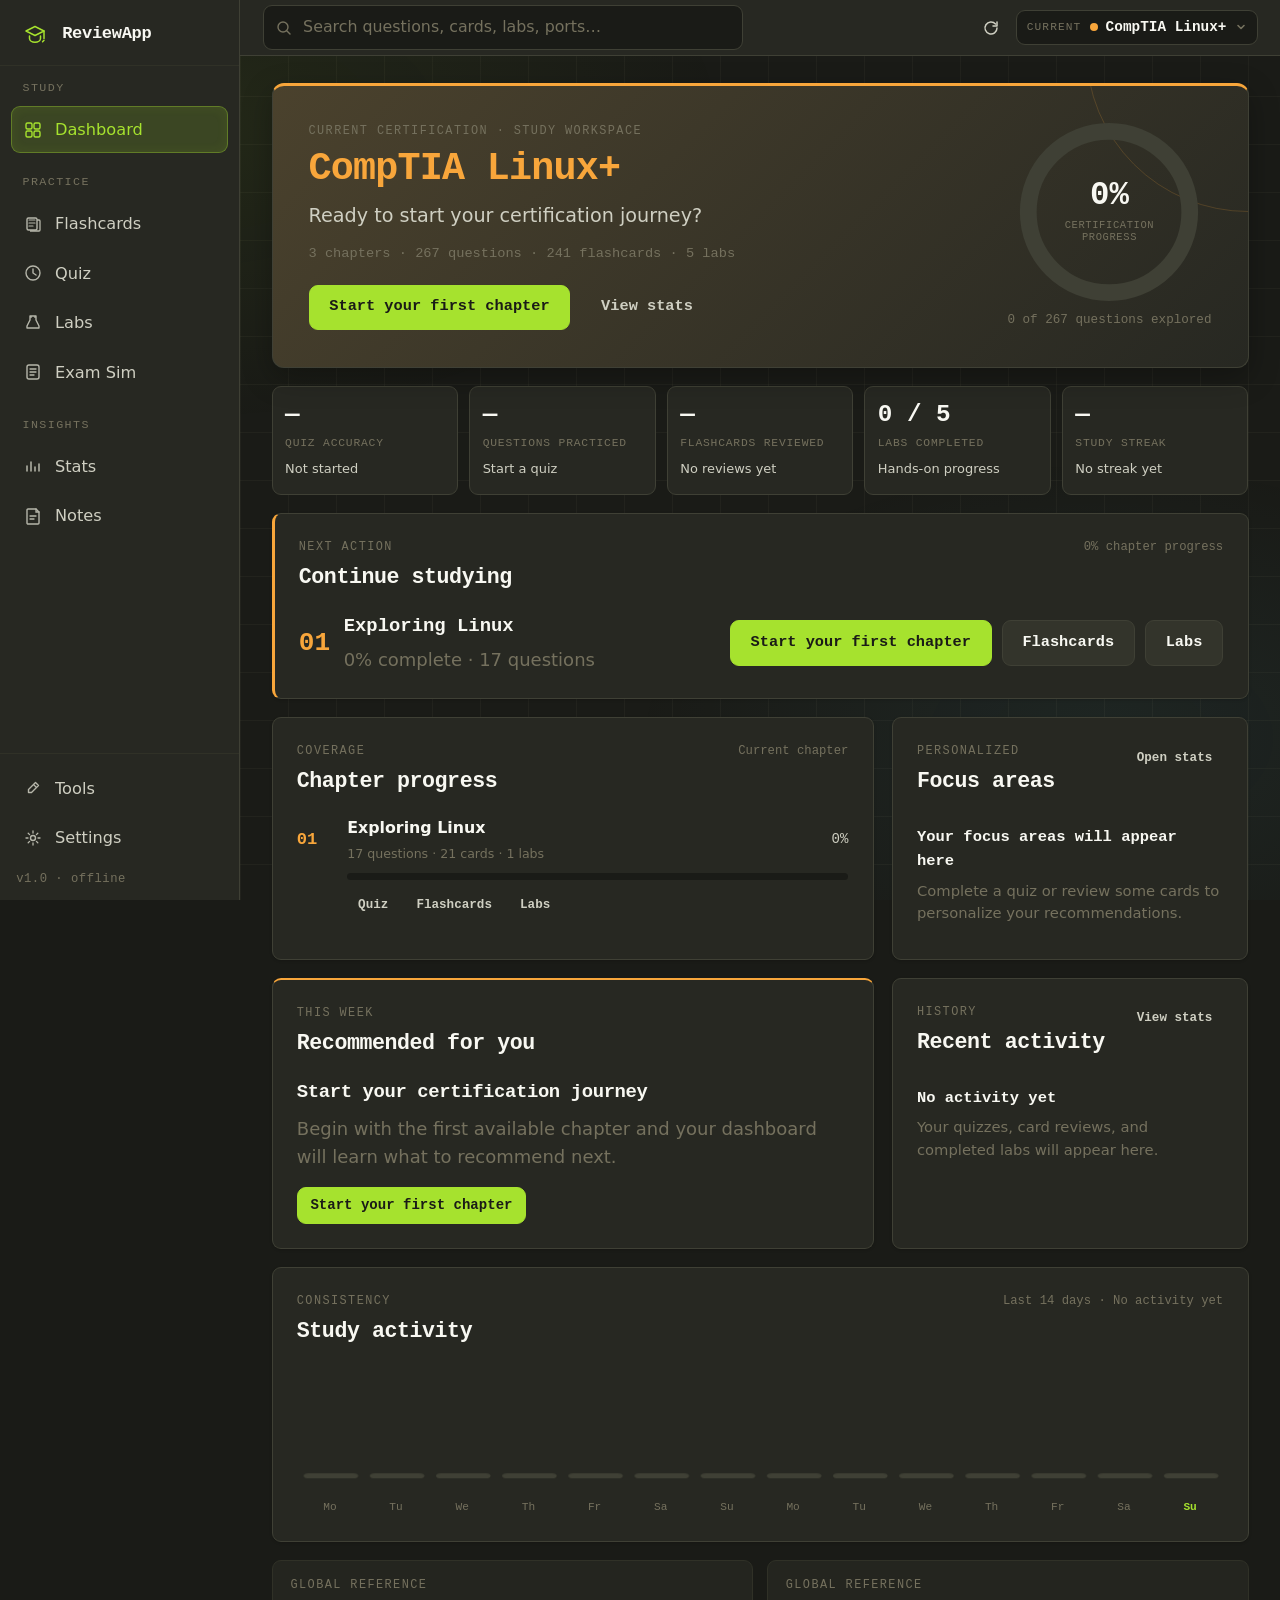
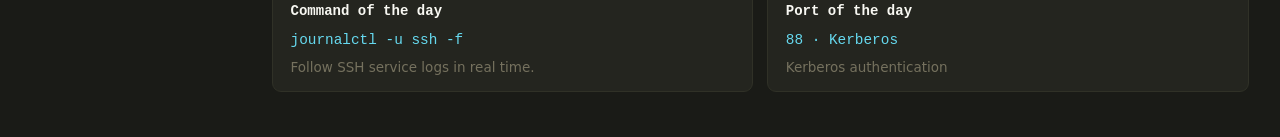
==== commit fd2a8b98: "Complete certification workspace and clarify permissions input. Generated with Codebuff 🤖 Co-Authore" ====
--- a/index.html
+++ b/index.html
@@ -6,25 +6,22 @@
   <meta name="description" content="Offline study and review app for CompTIA Linux+ and Network+ certifications" />
   <title>ReviewApp · CompTIA Study Hub</title>
   <link rel="icon" type="image/svg+xml" href="app/favicon.svg" />
-  <link rel="stylesheet" href="app/css/styles.css" />
+  <link rel="stylesheet" href="app/css/styles.css?v=9" />
 </head>
 <body>
   <div id="app" class="app-shell" role="application" aria-label="ReviewApp study interface">
     <!-- Sidebar -->
     <aside id="sidebar" class="sidebar" aria-label="Main navigation">
       <div class="sidebar-header">
-        <div class="logo" aria-hidden="true">
-          <svg width="28" height="28" viewBox="0 0 28 28" fill="none">
+        <button id="sidebar-toggle" class="logo logo-btn" aria-label="Collapse sidebar" title="Toggle sidebar">
+          <svg width="28" height="28" viewBox="0 0 28 28" fill="none" aria-hidden="true" focusable="false">
             <path d="M14 5.5l9 4.5-9 4.5-9-4.5 9-4.5z" stroke="currentColor" stroke-width="1.5" stroke-linejoin="round"/>
             <path d="M8.5 15v2.5c0 2 2.4 3.7 5.5 3.7s5.5-1.7 5.5-3.7V15" stroke="currentColor" stroke-width="1.5" stroke-linecap="round" stroke-linejoin="round"/>
             <path d="M23 10v7.5" stroke="currentColor" stroke-width="1.5" stroke-linecap="round"/>
             <path d="M23 19.3l-1.4 1.4" stroke="currentColor" stroke-width="1.5" stroke-linecap="round"/>
           </svg>
-        </div>
+        </button>
         <span class="logo-text">ReviewApp</span>
-        <button id="sidebar-toggle" class="sidebar-toggle" aria-label="Collapse sidebar" title="Toggle sidebar">
-          <svg width="18" height="18" viewBox="0 0 18 18" fill="none"><path d="M4 9h10M7 5l-3 4 3 4" stroke="currentColor" stroke-width="1.5" stroke-linecap="round" stroke-linejoin="round"/></svg>
-        </button>
       </div>
       <nav class="sidebar-nav" role="navigation">
         <div class="nav-group">
@@ -33,28 +30,24 @@
             <svg width="18" height="18" viewBox="0 0 18 18" fill="none"><rect x="2" y="2" width="6" height="6" rx="1.5" stroke="currentColor" stroke-width="1.4"/><rect x="10" y="2" width="6" height="6" rx="1.5" stroke="currentColor" stroke-width="1.4"/><rect x="2" y="10" width="6" height="6" rx="1.5" stroke="currentColor" stroke-width="1.4"/><rect x="10" y="10" width="6" height="6" rx="1.5" stroke="currentColor" stroke-width="1.4"/></svg>
             <span>Dashboard</span>
           </a>
-          <a href="#/certifications" class="nav-item" data-route="certifications">
-            <svg width="18" height="18" viewBox="0 0 18 18" fill="none"><path d="M9 2l2.2 4.4 4.8.7-3.5 3.4.8 4.8L9 13.2l-4.3 2.3.8-4.8L2 7.1l4.8-.7L9 2z" stroke="currentColor" stroke-width="1.4" stroke-linejoin="round"/></svg>
-            <span>Certifications</span>
-          </a>
         </div>
         <div class="nav-group">
           <span class="nav-group-label" aria-hidden="true">PRACTICE</span>
+          <a href="#/flashcards" class="nav-item" data-route="flashcards">
+            <svg width="18" height="18" viewBox="0 0 18 18" fill="none"><rect x="3" y="3" width="10" height="12" rx="1.5" stroke="currentColor" stroke-width="1.4"/><path d="M5 5h6M5 8h6M5 11h4" stroke="currentColor" stroke-width="1.2" stroke-linecap="round"/><path d="M13 5h2a1 1 0 011 1v9a1 1 0 01-1 1H6" stroke="currentColor" stroke-width="1.3"/></svg>
+            <span>Flashcards</span>
+          </a>
           <a href="#/quiz" class="nav-item" data-route="quiz">
             <svg width="18" height="18" viewBox="0 0 18 18" fill="none"><circle cx="9" cy="9" r="7" stroke="currentColor" stroke-width="1.4"/><path d="M9 5v4l3 2" stroke="currentColor" stroke-width="1.4" stroke-linecap="round"/></svg>
             <span>Quiz</span>
           </a>
+          <a href="#/labs" class="nav-item" data-route="labs">
+            <svg width="18" height="18" viewBox="0 0 18 18" fill="none"><path d="M6 2h6v4l3 6v2H3v-2l3-6V2z" stroke="currentColor" stroke-width="1.4" stroke-linejoin="round"/><path d="M7 2v2M11 2v2" stroke="currentColor" stroke-width="1.3"/></svg>
+            <span>Labs</span>
+          </a>
           <a href="#/exam" class="nav-item" data-route="exam">
             <svg width="18" height="18" viewBox="0 0 18 18" fill="none"><rect x="3" y="2" width="12" height="14" rx="2" stroke="currentColor" stroke-width="1.4"/><path d="M6 6h6M6 9h6M6 12h4" stroke="currentColor" stroke-width="1.3" stroke-linecap="round"/></svg>
             <span>Exam Sim</span>
-          </a>
-          <a href="#/flashcards" class="nav-item" data-route="flashcards">
-            <svg width="18" height="18" viewBox="0 0 18 18" fill="none"><rect x="3" y="3" width="10" height="12" rx="1.5" stroke="currentColor" stroke-width="1.4"/><path d="M5 5h6M5 8h6M5 11h4" stroke="currentColor" stroke-width="1.2" stroke-linecap="round"/><path d="M13 5h2a1 1 0 011 1v9a1 1 0 01-1 1H6" stroke="currentColor" stroke-width="1.3"/></svg>
-            <span>Flashcards</span>
-          </a>
-          <a href="#/labs" class="nav-item" data-route="labs">
-            <svg width="18" height="18" viewBox="0 0 18 18" fill="none"><path d="M6 2h6v4l3 6v2H3v-2l3-6V2z" stroke="currentColor" stroke-width="1.4" stroke-linejoin="round"/><path d="M7 2v2M11 2v2" stroke="currentColor" stroke-width="1.3"/></svg>
-            <span>Labs</span>
           </a>
         </div>
         <div class="nav-group">
@@ -68,8 +61,9 @@
             <span>Notes</span>
           </a>
         </div>
-        <div class="nav-group">
-          <span class="nav-group-label" aria-hidden="true">SYSTEM</span>
+      </nav>
+      <div class="sidebar-footer">
+        <div class="nav-group sidebar-footer-nav">
           <a href="#/tools" class="nav-item" data-route="tools">
             <svg width="18" height="18" viewBox="0 0 18 18" fill="none"><path d="M11.5 3.5l3 3-7 7H4.5v-3l7-7z" stroke="currentColor" stroke-width="1.4" stroke-linejoin="round"/><path d="M9.5 5.5l3 3" stroke="currentColor" stroke-width="1.3"/></svg>
             <span>Tools</span>
@@ -79,8 +73,6 @@
             <span>Settings</span>
           </a>
         </div>
-      </nav>
-      <div class="sidebar-footer">
         <div class="version-badge">v1.0 · offline</div>
       </div>
     </aside>
@@ -100,6 +92,7 @@
           <button id="reload-content" class="icon-btn" aria-label="Reload content" title="Reload content">
             <svg width="18" height="18" viewBox="0 0 18 18" fill="none"><path d="M15 9a6 6 0 11-1.5-4" stroke="currentColor" stroke-width="1.5" stroke-linecap="round"/><path d="M15 3v4h-4" stroke="currentColor" stroke-width="1.5" stroke-linecap="round" stroke-linejoin="round"/></svg>
           </button>
+          <div class="cert-picker" id="cert-picker" title="Current certification"></div>
         </div>
       </header>
       <main id="view-root" class="view-root" role="main" aria-live="polite"></main>
@@ -112,15 +105,16 @@
   <!-- Modal root -->
   <div id="modal-root" class="modal-root" hidden></div>
 
-  <!-- Scripts: classic, ordered, no modules -->
-  <script src="app/js/core.js"></script>
-  <script src="app/js/store.js"></script>
-  <script src="app/js/markdown.js"></script>
-  <script src="app/js/content.js"></script>
-  <script src="app/js/quiz.js"></script>
-  <script src="app/js/flashcards.js"></script>
-  <script src="app/js/tools.js"></script>
-  <script src="app/js/views.js"></script>
+  <!-- Scripts: classic, ordered, no modules. ?v= busts the browser cache so
+       updated app files are never served stale (content files already do this). -->
+  <script src="app/js/core.js?v=6"></script>
+  <script src="app/js/store.js?v=6"></script>
+  <script src="app/js/markdown.js?v=6"></script>
+  <script src="app/js/content.js?v=6"></script>
+  <script src="app/js/quiz.js?v=8"></script>
+  <script src="app/js/flashcards.js?v=9"></script>
+  <script src="app/js/tools.js?v=6"></script>
+  <script src="app/js/views.js?v=14"></script>
   <script>
     // Boot
     (function () {
--- a/app/css/styles.css
+++ b/app/css/styles.css
@@ -3,23 +3,244 @@
    Dark-first, terminal-flavored study UI
    ═══════════════════════════════════════════════════════════ */
 
+/* ═══════════════════════════════════════════════════════════
+   THEME SYSTEM
+   · :root holds Monokai (the default) plus all structural tokens.
+   · Each [data-theme="…"] block re-defines only palette tokens.
+   · Semantic aliases (--success/--warning/--info/--error) follow the
+     per-theme accent values, so state colors stay distinguishable.
+   ═══════════════════════════════════════════════════════════ */
 :root {
-  /* Surfaces */
-  --bg-base: #0b1120;
-  --bg-panel: #111a2e;
-  --bg-raised: #17233c;
-  --bg-hover: #1c2a45;
-  --border: #22314f;
-  --border-subtle: #1a2740;
-  --border-glow: #2d4a7a;
+  /* Surfaces — Monokai */
+  --bg-base: #1a1b17;
+  --bg-panel: #272822;
+  --bg-raised: #33342b;
+  --bg-hover: #3e3f34;
+  --border: #3f4035;
+  --border-subtle: #303127;
+  --border-glow: #5c5d4a;
 
   /* Text */
-  --text-primary: #e8eef8;
-  --text-secondary: #9aadc4;
-  --text-muted: #6b7f99;
-  --text-inverse: #0b1120;
-
-  /* Accents */
+  --text-primary: #f8f8f2;
+  --text-secondary: #cfcfc2;
+  --text-muted: #75715e;
+  --text-inverse: #1a1b17;
+
+  /* Accents — semantic, themeable */
+  --accent-primary: #a6e22e;
+  --accent-primary-dim: rgba(166, 226, 46, 0.16);
+  --accent-green: #a6e22e;
+  --accent-green-dim: rgba(166, 226, 46, 0.16);
+  --accent-amber: #e6db74;
+  --accent-amber-dim: rgba(230, 219, 116, 0.16);
+  --accent-cyan: #66d9ef;
+  --accent-cyan-dim: rgba(102, 217, 239, 0.14);
+  --accent-red: #f92672;
+  --accent-red-dim: rgba(249, 38, 114, 0.16);
+  --accent-purple: var(--accent-primary);
+
+  /* Semantic aliases */
+  --success: var(--accent-green);
+  --warning: var(--accent-amber);
+  --info: var(--accent-cyan);
+  --error: var(--accent-red);
+
+  /* Ambient lighting & overlays */
+  --grid-line: rgba(117, 113, 94, 0.22);
+  --ambient-a: rgba(166, 226, 46, 0.07);
+  --ambient-b: rgba(102, 217, 239, 0.06);
+  --backdrop: rgba(10, 10, 6, 0.72);
+
+  /* Typography */
+  --font-mono: "JetBrains Mono", "Cascadia Code", "Fira Code", ui-monospace, Consolas, "Liberation Mono", Menlo, monospace;
+  --font-sans: system-ui, -apple-system, "Segoe UI", Roboto, "Helvetica Neue", Arial, sans-serif;
+
+  /* Spacing & radius */
+  --radius: 9px;
+  --radius-sm: 6px;
+  --radius-lg: 12px;
+  --sidebar-w: 240px;
+  --sidebar-collapsed: 64px;
+  --topbar-h: 56px;
+
+  /* Motion */
+  --ease: cubic-bezier(0.22, 1, 0.36, 1);
+  --ease-spring: cubic-bezier(0.34, 1.3, 0.48, 1);
+  --ease-smooth: cubic-bezier(0.4, 0, 0.2, 1);
+  --dur: 0.26s;
+  --motion-accordion: 340ms;
+  --motion-label: 160ms;
+  --motion-fast: 130ms;
+  --motion-normal: 220ms;
+  --motion-slow: 320ms;
+  --motion-slower: 480ms;
+
+  /* Elevation */
+  --shadow-sm: 0 1px 3px rgba(0, 0, 0, 0.18);
+  --shadow-md: 0 10px 30px rgba(0, 0, 0, 0.28);
+  --shadow-lg: 0 22px 60px rgba(0, 0, 0, 0.5);
+}
+
+[data-theme="dracula"] {
+  --bg-base: #1c1d26;
+  --bg-panel: #282a36;
+  --bg-raised: #343746;
+  --bg-hover: #3d4050;
+  --border: #3d4054;
+  --border-subtle: #333548;
+  --border-glow: #5d6180;
+  --text-primary: #f8f8f2;
+  --text-secondary: #c2c5d4;
+  --text-muted: #6272a4;
+  --text-inverse: #1c1d26;
+  --accent-primary: #bd93f9;
+  --accent-primary-dim: rgba(189, 147, 249, 0.16);
+  --accent-green: #50fa7b;
+  --accent-green-dim: rgba(80, 250, 123, 0.15);
+  --accent-amber: #ffb86c;
+  --accent-amber-dim: rgba(255, 184, 108, 0.16);
+  --accent-cyan: #8be9fd;
+  --accent-cyan-dim: rgba(139, 233, 253, 0.13);
+  --accent-red: #ff5555;
+  --accent-red-dim: rgba(255, 85, 85, 0.16);
+  --accent-purple: var(--accent-primary);
+  --grid-line: rgba(98, 114, 164, 0.20);
+  --ambient-a: rgba(189, 147, 249, 0.10);
+  --ambient-b: rgba(139, 233, 253, 0.07);
+  --backdrop: rgba(14, 15, 21, 0.72);
+}
+
+[data-theme="github-dark"] {
+  --bg-base: #0d1117;
+  --bg-panel: #161b22;
+  --bg-raised: #21262d;
+  --bg-hover: #30363d;
+  --border: #30363d;
+  --border-subtle: #262c36;
+  --border-glow: #4a5560;
+  --text-primary: #f0f6fc;
+  --text-secondary: #c9d1d9;
+  --text-muted: #8b949e;
+  --text-inverse: #0d1117;
+  --accent-primary: #58a6ff;
+  --accent-primary-dim: rgba(88, 166, 255, 0.16);
+  --accent-green: #3fb950;
+  --accent-green-dim: rgba(63, 185, 80, 0.16);
+  --accent-amber: #d29922;
+  --accent-amber-dim: rgba(210, 153, 34, 0.16);
+  --accent-cyan: #79c0ff;
+  --accent-cyan-dim: rgba(121, 192, 255, 0.14);
+  --accent-red: #f85149;
+  --accent-red-dim: rgba(248, 81, 73, 0.16);
+  --accent-purple: #bc8cff;
+  --grid-line: rgba(139, 148, 158, 0.18);
+  --ambient-a: rgba(88, 166, 255, 0.08);
+  --ambient-b: rgba(188, 140, 255, 0.06);
+  --backdrop: rgba(1, 4, 9, 0.72);
+}
+
+[data-theme="gruvbox-dark"] {
+  --bg-base: #1d2021;
+  --bg-panel: #282828;
+  --bg-raised: #3c3836;
+  --bg-hover: #504945;
+  --border: #504945;
+  --border-subtle: #3c3836;
+  --border-glow: #7c6f64;
+  --text-primary: #ebdbb2;
+  --text-secondary: #bdae93;
+  --text-muted: #928374;
+  --text-inverse: #1d2021;
+  --accent-primary: #fabd2f;
+  --accent-primary-dim: rgba(250, 189, 47, 0.16);
+  --accent-green: #b8bb26;
+  --accent-green-dim: rgba(184, 187, 38, 0.16);
+  --accent-amber: #fe8019;
+  --accent-amber-dim: rgba(254, 128, 25, 0.16);
+  --accent-cyan: #83a598;
+  --accent-cyan-dim: rgba(131, 165, 152, 0.15);
+  --accent-red: #fb4934;
+  --accent-red-dim: rgba(251, 73, 52, 0.16);
+  --accent-purple: #d3869b;
+  --grid-line: rgba(146, 131, 116, 0.20);
+  --ambient-a: rgba(250, 189, 47, 0.07);
+  --ambient-b: rgba(131, 165, 152, 0.06);
+  --backdrop: rgba(13, 16, 16, 0.72);
+}
+
+[data-theme="catppuccin"] {
+  --bg-base: #1e1e2e;
+  --bg-panel: #313244;
+  --bg-raised: #45475a;
+  --bg-hover: #585b70;
+  --border: #45475a;
+  --border-subtle: #313244;
+  --border-glow: #6c7086;
+  --text-primary: #cdd6f4;
+  --text-secondary: #a6adc8;
+  --text-muted: #7f849c;
+  --text-inverse: #1e1e2e;
+  --accent-primary: #cba6f7;
+  --accent-primary-dim: rgba(203, 166, 247, 0.16);
+  --accent-green: #a6e3a1;
+  --accent-green-dim: rgba(166, 227, 161, 0.16);
+  --accent-amber: #f9e2af;
+  --accent-amber-dim: rgba(249, 226, 175, 0.16);
+  --accent-cyan: #89dceb;
+  --accent-cyan-dim: rgba(137, 220, 235, 0.14);
+  --accent-red: #f38ba8;
+  --accent-red-dim: rgba(243, 139, 168, 0.16);
+  --accent-purple: #cba6f7;
+  --grid-line: rgba(108, 112, 134, 0.22);
+  --ambient-a: rgba(203, 166, 247, 0.08);
+  --ambient-b: rgba(137, 220, 235, 0.06);
+  --backdrop: rgba(17, 17, 27, 0.72);
+}
+
+[data-theme="tomorrow-night"] {
+  --bg-base: #1d1f21;
+  --bg-panel: #282a2e;
+  --bg-raised: #373b41;
+  --bg-hover: #44484e;
+  --border: #373b41;
+  --border-subtle: #303336;
+  --border-glow: #5f6369;
+  --text-primary: #c5c8c6;
+  --text-secondary: #a7abab;
+  --text-muted: #969896;
+  --text-inverse: #1d1f21;
+  --accent-primary: #81a2be;
+  --accent-primary-dim: rgba(129, 162, 190, 0.16);
+  --accent-green: #b5bd68;
+  --accent-green-dim: rgba(181, 189, 104, 0.16);
+  --accent-amber: #f0c674;
+  --accent-amber-dim: rgba(240, 198, 116, 0.16);
+  --accent-cyan: #8abeb7;
+  --accent-cyan-dim: rgba(138, 190, 183, 0.15);
+  --accent-red: #cc6666;
+  --accent-red-dim: rgba(204, 102, 102, 0.16);
+  --accent-purple: #b294bb;
+  --grid-line: rgba(150, 152, 150, 0.18);
+  --ambient-a: rgba(129, 162, 190, 0.08);
+  --ambient-b: rgba(138, 190, 183, 0.06);
+  --backdrop: rgba(10, 10, 12, 0.72);
+}
+
+/* Legacy Purple Night — kept for users who previously saved it */
+[data-theme="purple-night"] {
+  --bg-base: #0d0b24;
+  --bg-panel: #141132;
+  --bg-raised: #1d1841;
+  --bg-hover: #262051;
+  --border: #302959;
+  --border-subtle: #262047;
+  --border-glow: #5949a3;
+  --text-primary: #ece9fb;
+  --text-secondary: #a9a4d8;
+  --text-muted: #7a74ad;
+  --text-inverse: #0d0b24;
+  --accent-primary: #a78bfa;
+  --accent-primary-dim: rgba(167, 139, 250, 0.16);
   --accent-green: #3dd68c;
   --accent-green-dim: rgba(61, 214, 140, 0.15);
   --accent-amber: #f0b429;
@@ -28,32 +249,160 @@
   --accent-cyan-dim: rgba(90, 209, 230, 0.12);
   --accent-red: #f07178;
   --accent-red-dim: rgba(240, 113, 120, 0.15);
-  --accent-purple: #c792ea;
-
-  /* Semantic */
-  --success: var(--accent-green);
-  --warning: var(--accent-amber);
-  --info: var(--accent-cyan);
-  --error: var(--accent-red);
-
-  /* Typography */
-  --font-mono: "JetBrains Mono", "Cascadia Code", "Fira Code", ui-monospace, Consolas, "Liberation Mono", Menlo, monospace;
-  --font-sans: system-ui, -apple-system, "Segoe UI", Roboto, "Helvetica Neue", Arial, sans-serif;
-
-  /* Spacing & radius */
-  --radius: 9px;
-  --radius-sm: 6px;
-  --radius-lg: 12px;
-  --sidebar-w: 240px;
-  --sidebar-collapsed: 64px;
-  --topbar-h: 56px;
-
-  /* Motion */
-  --ease: cubic-bezier(0.22, 1, 0.36, 1);
-  --dur: 0.22s;
-}
-
-/* Light theme overrides */
+  --accent-purple: var(--accent-primary);
+  --grid-line: rgba(126, 105, 224, 0.22);
+  --ambient-a: rgba(167, 139, 250, 0.10);
+  --ambient-b: rgba(92, 140, 244, 0.08);
+  --backdrop: rgba(8, 6, 22, 0.72);
+}
+
+[data-theme="xcode"] {
+  --bg-base: #17171c;
+  --bg-panel: #232329;
+  --bg-raised: #2b2b33;
+  --bg-hover: #35353e;
+  --border: #3a3a44;
+  --border-subtle: #2f2f38;
+  --border-glow: #51515f;
+  --text-primary: #f2f2f7;
+  --text-secondary: #b4b4c0;
+  --text-muted: #7c7c8a;
+  --text-inverse: #17171c;
+  --accent-primary: #4da3ff;
+  --accent-primary-dim: rgba(77, 163, 255, 0.16);
+  --accent-green: #7ac943;
+  --accent-green-dim: rgba(122, 201, 67, 0.15);
+  --accent-amber: #ff9f0a;
+  --accent-amber-dim: rgba(255, 159, 10, 0.16);
+  --accent-cyan: #5ac8fa;
+  --accent-cyan-dim: rgba(90, 200, 250, 0.13);
+  --accent-red: #ff453a;
+  --accent-red-dim: rgba(255, 69, 58, 0.16);
+  --accent-purple: var(--accent-primary);
+  --grid-line: rgba(81, 81, 95, 0.22);
+  --ambient-a: rgba(77, 163, 255, 0.08);
+  --ambient-b: rgba(90, 200, 250, 0.06);
+  --backdrop: rgba(10, 10, 14, 0.72);
+}
+
+[data-theme="nord"] {
+  --bg-base: #232832;
+  --bg-panel: #2e3440;
+  --bg-raised: #3b4252;
+  --bg-hover: #434c5e;
+  --border: #414a5c;
+  --border-subtle: #394152;
+  --border-glow: #5e6b85;
+  --text-primary: #eceff4;
+  --text-secondary: #d8dee9;
+  --text-muted: #6a7791;
+  --text-inverse: #232832;
+  --accent-primary: #88c0d0;
+  --accent-primary-dim: rgba(136, 192, 208, 0.16);
+  --accent-green: #a3be8c;
+  --accent-green-dim: rgba(163, 190, 140, 0.16);
+  --accent-amber: #ebcb8b;
+  --accent-amber-dim: rgba(235, 203, 139, 0.16);
+  --accent-cyan: #81a1c1;
+  --accent-cyan-dim: rgba(129, 161, 193, 0.16);
+  --accent-red: #bf616a;
+  --accent-red-dim: rgba(191, 97, 106, 0.16);
+  --accent-purple: var(--accent-primary);
+  --grid-line: rgba(76, 86, 106, 0.30);
+  --ambient-a: rgba(136, 192, 208, 0.08);
+  --ambient-b: rgba(129, 161, 193, 0.07);
+  --backdrop: rgba(14, 17, 23, 0.72);
+}
+
+[data-theme="one-dark"] {
+  --bg-base: #1c1f27;
+  --bg-panel: #282c34;
+  --bg-raised: #313742;
+  --bg-hover: #3b4250;
+  --border: #3e4451;
+  --border-subtle: #333945;
+  --border-glow: #56637c;
+  --text-primary: #c5cdd9;
+  --text-secondary: #98a3b5;
+  --text-muted: #5f6673;
+  --text-inverse: #1c1f27;
+  --accent-primary: #61afef;
+  --accent-primary-dim: rgba(97, 175, 239, 0.16);
+  --accent-green: #98c379;
+  --accent-green-dim: rgba(152, 195, 121, 0.16);
+  --accent-amber: #d19a66;
+  --accent-amber-dim: rgba(209, 154, 102, 0.16);
+  --accent-cyan: #56b6c2;
+  --accent-cyan-dim: rgba(86, 182, 194, 0.14);
+  --accent-red: #e06c75;
+  --accent-red-dim: rgba(224, 108, 117, 0.16);
+  --accent-purple: var(--accent-primary);
+  --grid-line: rgba(62, 68, 81, 0.30);
+  --ambient-a: rgba(97, 175, 239, 0.08);
+  --ambient-b: rgba(86, 182, 194, 0.06);
+  --backdrop: rgba(12, 14, 18, 0.72);
+}
+
+/* Legacy Solarized Dark — kept for users who previously saved it */
+[data-theme="solarized-dark"] {
+  --bg-base: #002b36;
+  --bg-panel: #073642;
+  --bg-raised: #0d4049;
+  --bg-hover: #144f58;
+  --border: #1b4b57;
+  --border-subtle: #12404b;
+  --border-glow: #2c7c8a;
+  --text-primary: #93a1a1;
+  --text-secondary: #839496;
+  --text-muted: #657b83;
+  --text-inverse: #002b36;
+  --accent-primary: #268bd2;
+  --accent-primary-dim: rgba(38, 139, 210, 0.16);
+  --accent-green: #859900;
+  --accent-green-dim: rgba(133, 153, 0, 0.18);
+  --accent-amber: #b58900;
+  --accent-amber-dim: rgba(181, 137, 0, 0.18);
+  --accent-cyan: #2aa198;
+  --accent-cyan-dim: rgba(42, 161, 152, 0.16);
+  --accent-red: #dc322f;
+  --accent-red-dim: rgba(220, 50, 47, 0.16);
+  --accent-purple: #6c71c4;
+  --grid-line: rgba(88, 110, 117, 0.22);
+  --ambient-a: rgba(38, 139, 210, 0.08);
+  --ambient-b: rgba(42, 161, 152, 0.06);
+  --backdrop: rgba(0, 20, 26, 0.72);
+}
+
+[data-theme="tokyo-night"] {
+  --bg-base: #14151e;
+  --bg-panel: #1a1b26;
+  --bg-raised: #24283b;
+  --bg-hover: #2b3047;
+  --border: #3b4261;
+  --border-subtle: #2c3249;
+  --border-glow: #565f89;
+  --text-primary: #c0caf5;
+  --text-secondary: #9aa5ce;
+  --text-muted: #6a7395;
+  --text-inverse: #14151e;
+  --accent-primary: #7aa2f7;
+  --accent-primary-dim: rgba(122, 162, 247, 0.16);
+  --accent-green: #9ece6a;
+  --accent-green-dim: rgba(158, 206, 106, 0.16);
+  --accent-amber: #e0af68;
+  --accent-amber-dim: rgba(224, 175, 104, 0.16);
+  --accent-cyan: #7dcfff;
+  --accent-cyan-dim: rgba(125, 207, 255, 0.14);
+  --accent-red: #f7768e;
+  --accent-red-dim: rgba(247, 118, 142, 0.16);
+  --accent-purple: #bb9af7;
+  --grid-line: rgba(86, 95, 137, 0.25);
+  --ambient-a: rgba(122, 162, 247, 0.10);
+  --ambient-b: rgba(187, 154, 247, 0.07);
+  --backdrop: rgba(10, 10, 18, 0.74);
+}
+
+/* Legacy light theme — kept for users who previously chose Light */
 [data-theme="light"] {
   --bg-base: #f0f4fa;
   --bg-panel: #ffffff;
@@ -66,18 +415,29 @@
   --text-secondary: #4a5a70;
   --text-muted: #7a8a9e;
   --text-inverse: #ffffff;
+  --accent-primary: #6c5ce7;
+  --accent-primary-dim: rgba(108, 92, 231, 0.12);
+  --accent-green: #1f9d61;
   --accent-green-dim: rgba(34, 160, 100, 0.12);
+  --accent-amber: #b58900;
   --accent-amber-dim: rgba(200, 140, 20, 0.12);
+  --accent-cyan: #0891b2;
   --accent-cyan-dim: rgba(20, 140, 170, 0.1);
+  --accent-red: #d64550;
   --accent-red-dim: rgba(200, 60, 70, 0.1);
+  --accent-purple: var(--accent-primary);
+  --grid-line: rgba(148, 163, 189, 0.4);
+  --ambient-a: rgba(108, 92, 231, 0.06);
+  --ambient-b: rgba(8, 145, 178, 0.05);
+  --backdrop: rgba(26, 35, 52, 0.42);
 }
 
 /* ── Reset & base ─────────────────────────────────────────── */
 *, *::before, *::after { box-sizing: border-box; margin: 0; padding: 0; }
-html { font-size: 15px; -webkit-text-size-adjust: 100%; }
-html[data-text-size="small"] { font-size: 14px; }
-html[data-text-size="medium"] { font-size: 15px; }
-html[data-text-size="large"] { font-size: 18px; }
+html { font-size: 18px; -webkit-text-size-adjust: 100%; }
+html[data-text-size="small"] { font-size: 15px; }
+html[data-text-size="medium"] { font-size: 18px; }
+html[data-text-size="large"] { font-size: 22px; }
 body {
   font-family: var(--font-sans);
   background: var(--bg-base);
@@ -85,9 +445,10 @@
   line-height: 1.55;
   min-height: 100vh;
   overflow-x: hidden;
+  transition: background-color var(--motion-normal) var(--ease), color var(--motion-normal) var(--ease);
 }
 button, input, select, textarea { font: inherit; color: inherit; }
-a { color: var(--accent-cyan); text-decoration: none; }
+a { color: var(--accent-cyan); text-decoration: none; transition: color var(--motion-fast) var(--ease); }
 a:hover { text-decoration: underline; }
 img, svg { display: block; max-width: 100%; }
 :focus { outline: none; }
@@ -102,36 +463,73 @@
   position: fixed;
   inset: 0;
   background-image:
-    linear-gradient(rgba(34, 49, 79, 0.35) 1px, transparent 1px),
-    linear-gradient(90deg, rgba(34, 49, 79, 0.35) 1px, transparent 1px);
+    linear-gradient(var(--grid-line) 1px, transparent 1px),
+    linear-gradient(90deg, var(--grid-line) 1px, transparent 1px);
   background-size: 48px 48px;
   pointer-events: none;
   z-index: 0;
   opacity: 0.45;
+  transition: background 400ms var(--ease);
 }
 body::after {
   content: "";
   position: fixed;
   inset: 0;
   background:
-    radial-gradient(ellipse 60% 40% at 15% 20%, rgba(90, 209, 230, 0.06), transparent 60%),
-    radial-gradient(ellipse 50% 35% at 85% 75%, rgba(61, 214, 140, 0.05), transparent 55%);
+    radial-gradient(ellipse 60% 46% at 14% 14%, var(--ambient-a), transparent 72%),
+    radial-gradient(ellipse 54% 46% at 86% 82%, var(--ambient-b), transparent 68%);
   pointer-events: none;
   z-index: 0;
-  animation: glow-drift 28s ease-in-out infinite alternate;
-}
-@keyframes glow-drift {
-  0% { transform: translate(0, 0); }
-  100% { transform: translate(-2%, 3%); }
+  transition: background 500ms var(--ease);
+}
+::selection {
+  background: color-mix(in srgb, var(--accent-primary) 30%, transparent);
+  color: var(--text-primary);
 }
 @media (prefers-reduced-motion: reduce) {
-  body::after { animation: none; }
   *, *::before, *::after {
     animation-duration: 0.01ms !important;
     animation-iteration-count: 1 !important;
     transition-duration: 0.01ms !important;
   }
 }
+
+/* Animations off (Settings → Animations): render instantly, no motion */
+html[data-motion="off"] *,
+html[data-motion="off"] *::before,
+html[data-motion="off"] *::after {
+  animation: none !important;
+  animation-duration: 0.01ms !important;
+  animation-iteration-count: 1 !important;
+  transition: none !important;
+  scroll-behavior: auto !important;
+}
+
+/* ── Motion system ─────────────────────────────────────────
+   Small shared motion language:
+   · rise-in / fade-in — content appearing
+   · pop-in — dropdowns & overlays
+   · bar-grow — charts & progress
+   · ease-spring — pressed/pop micro-interactions */
+@keyframes rise-in {
+  from { opacity: 0; transform: translateY(6px); }
+  to { opacity: 1; transform: translateY(0); }
+}
+@keyframes fade-in {
+  from { opacity: 0; }
+  to { opacity: 1; }
+}
+@keyframes pop-in {
+  from { opacity: 0; transform: scale(0.97) translateY(4px); }
+  to { opacity: 1; transform: scale(1) translateY(0); }
+}
+@keyframes bar-grow {
+  from { transform: scaleY(0); }
+  to { transform: scaleY(1); }
+}
+
+/* Every view fades/slides in once per render */
+.view-root > * { animation: rise-in var(--motion-slow) var(--ease); }
 
 /* ── App shell ────────────────────────────────────────────── */
 .app-shell {
@@ -153,79 +551,71 @@
   left: 0;
   bottom: 0;
   z-index: 40;
-  transition: width var(--dur) var(--ease), transform var(--dur) var(--ease);
+  overflow: hidden;
+  transition: width var(--dur) var(--ease-smooth), transform var(--dur) var(--ease-smooth),
+    background-color var(--motion-normal) var(--ease), border-color var(--motion-normal) var(--ease);
 }
 /* Collapse behavior applies on desktop only (mobile uses the off-canvas drawer) */
 @media (min-width: 769px) {
   .sidebar.collapsed { width: var(--sidebar-collapsed); }
-  .sidebar.collapsed .logo { display: block; }
-  .sidebar.collapsed .logo-text { opacity: 0; width: 0; overflow: hidden; pointer-events: none; }
+  .sidebar.collapsed .logo-text { opacity: 0; transform: scaleX(0); pointer-events: none; }
   .sidebar.collapsed .nav-group-label {
     opacity: 0;
-    width: 0;
-    height: 0;
-    padding: 0;
+    transform: translateY(-6px);
+    max-height: 0;
+    padding-top: 0;
+    padding-bottom: 0;
     margin: 0;
-    overflow: hidden;
   }
-  .sidebar.collapsed .nav-item { justify-content: center; gap: 0; padding: 0.55rem 0.65rem; }
-  .sidebar.collapsed .nav-item span { opacity: 0; width: 0; overflow: hidden; pointer-events: none; }
+  .sidebar.collapsed .nav-item { grid-template-columns: auto 0fr; justify-content: center; gap: 0; padding: 0.55rem 0.65rem; }
+  .sidebar.collapsed .nav-item span { opacity: 0; transform: scaleX(0); pointer-events: none; }
   .sidebar.collapsed .nav-item svg { width: 20px; height: 20px; }
-  .sidebar.collapsed .sidebar-header { justify-content: center; gap: 0; padding: 0.9rem 0 0.6rem; }
-  .sidebar.collapsed .sidebar-toggle {
-    position: absolute;
-    left: 50%;
-    bottom: 11px;
-    transform: translateX(-50%);
-    margin-left: 0;
-    background: var(--bg-hover);
-    border-color: var(--border);
-    box-shadow: 0 1px 0 rgba(255, 255, 255, 0.04) inset;
-  }
-  .sidebar.collapsed .sidebar-toggle:hover { border-color: var(--border-glow); }
-  .sidebar.collapsed .sidebar-toggle svg { transform: rotate(180deg); }
+  .sidebar.collapsed .sidebar-header { grid-template-columns: auto 0fr; justify-content: center; gap: 0; padding: 0.9rem 0 0.6rem; }
   .sidebar.collapsed .sidebar-footer {
-    height: 52px;
-    padding: 0;
-    display: flex;
-    align-items: center;
-    justify-content: center;
+    padding: 0.5rem 0.6rem;
     border-top: 1px solid var(--border-subtle);
   }
+  .sidebar.collapsed .sidebar-footer-nav { margin-bottom: 0; }
   .sidebar.collapsed .sidebar-footer .version-badge { display: none; }
   .sidebar.collapsed ~ .main-area { margin-left: var(--sidebar-collapsed); }
 }
 
 .sidebar-header {
-  display: flex;
+  display: grid;
+  grid-template-columns: auto 1fr;
   align-items: center;
   gap: 0.6rem;
   padding: 1rem 1rem 0.75rem;
   border-bottom: 1px solid var(--border-subtle);
   min-height: var(--topbar-h);
-}
-.logo { color: var(--accent-green); flex-shrink: 0; }
+  transition: gap var(--dur) var(--ease-smooth), padding var(--dur) var(--ease-smooth),
+    grid-template-columns var(--dur) var(--ease-smooth);
+}
+.logo { color: var(--accent-primary); flex-shrink: 0; }
+.logo-btn {
+  display: flex;
+  align-items: center;
+  justify-content: center;
+  background: none;
+  border: none;
+  padding: 0.15rem;
+  border-radius: var(--radius-sm);
+  cursor: pointer;
+  transition: color var(--dur), transform var(--motion-fast) var(--ease), box-shadow var(--motion-fast) var(--ease);
+}
+.logo-btn:hover { color: var(--text-primary); transform: scale(1.05); }
+.logo-btn:focus-visible { outline: 2px solid var(--accent-cyan); outline-offset: 2px; }
 .logo-text {
   font-family: var(--font-mono);
   font-weight: 700;
   font-size: 0.95rem;
   letter-spacing: -0.02em;
   white-space: nowrap;
-  transition: opacity var(--dur);
-}
-.sidebar-toggle {
-  margin-left: auto;
-  flex-shrink: 0;
-  background: none;
-  border: 1px solid transparent;
-  color: var(--text-muted);
-  cursor: pointer;
-  padding: 0.35rem;
-  border-radius: var(--radius-sm);
-  transition: color var(--dur), background var(--dur), border-color var(--dur);
-}
-.sidebar-toggle:hover { color: var(--text-primary); background: var(--bg-hover); border-color: var(--border); }
-.sidebar-toggle svg { transition: transform var(--dur) var(--ease); }
+  overflow: hidden;
+  min-width: 0;
+  transform-origin: left center;
+  transition: opacity var(--motion-label) var(--ease-smooth), transform var(--motion-label) var(--ease-smooth);
+}
 
 .sidebar-nav {
   flex: 1;
@@ -243,10 +633,15 @@
   text-transform: uppercase;
   color: var(--text-muted);
   padding: 0 0.65rem 0.35rem;
-  transition: opacity var(--dur);
+  white-space: nowrap;
+  overflow: hidden;
+  max-height: 2.5em;
+  transition: opacity var(--motion-label) var(--ease-smooth), transform var(--motion-label) var(--ease-smooth),
+    max-height var(--dur) var(--ease-smooth), padding var(--dur) var(--ease-smooth);
 }
 .nav-item {
-  display: flex;
+  display: grid;
+  grid-template-columns: auto 1fr;
   align-items: center;
   gap: 0.7rem;
   padding: 0.55rem 0.7rem;
@@ -254,31 +649,55 @@
   color: var(--text-secondary);
   text-decoration: none;
   font-size: 0.9rem;
-  transition: background var(--dur), color var(--dur), box-shadow var(--dur);
+  white-space: nowrap;
+  transition: background var(--motion-fast) var(--ease), color var(--motion-fast) var(--ease),
+    box-shadow var(--motion-fast) var(--ease), border-color var(--motion-fast) var(--ease),
+    transform var(--motion-fast) var(--ease), gap var(--dur) var(--ease-smooth), padding var(--dur) var(--ease-smooth),
+    grid-template-columns var(--dur) var(--ease-smooth);
   border: 1px solid transparent;
 }
 .nav-item:hover {
   background: var(--bg-hover);
   color: var(--text-primary);
   text-decoration: none;
+  transform: translateX(3px);
 }
 .nav-item.active {
-  background: var(--accent-green-dim);
-  color: var(--accent-green);
-  border-color: rgba(61, 214, 140, 0.25);
-}
-.nav-item svg { flex-shrink: 0; opacity: 0.85; }
+  background: var(--accent-primary-dim);
+  color: var(--accent-primary);
+  border-color: color-mix(in srgb, var(--accent-primary) 35%, transparent);
+  box-shadow: inset 0 0 12px color-mix(in srgb, var(--accent-primary) 8%, transparent);
+}
+.nav-item svg {
+  flex-shrink: 0;
+  opacity: 0.85;
+  transition: transform var(--motion-fast) var(--ease), width var(--dur) var(--ease-smooth), height var(--dur) var(--ease-smooth);
+}
+.nav-item span {
+  overflow: hidden;
+  min-width: 0;
+  white-space: nowrap;
+  transform-origin: left center;
+  transition: opacity var(--motion-label) var(--ease-smooth), transform var(--motion-label) var(--ease-smooth);
+}
 .nav-item.active svg { opacity: 1; }
 
 .sidebar-footer {
-  padding: 0.75rem 1rem;
+  flex-shrink: 0;
+  padding: 0.6rem;
   border-top: 1px solid var(--border-subtle);
+  transition: padding var(--dur) var(--ease-smooth);
+}
+.sidebar-footer-nav {
+  margin-bottom: 0.5rem;
+  transition: margin-bottom var(--dur) var(--ease-smooth);
 }
 .version-badge {
   font-family: var(--font-mono);
   font-size: 0.68rem;
   color: var(--text-muted);
   letter-spacing: 0.04em;
+  padding: 0 0.3rem;
 }
 
 /* Main area */
@@ -288,7 +707,8 @@
   display: flex;
   flex-direction: column;
   min-height: 100vh;
-  transition: margin-left var(--dur) var(--ease);
+  min-width: 0;
+  transition: margin-left var(--dur) var(--ease-smooth);
 }
 
 .topbar {
@@ -302,6 +722,7 @@
   position: sticky;
   top: 0;
   z-index: 30;
+  transition: background-color var(--motion-normal) var(--ease), border-color var(--motion-normal) var(--ease);
 }
 .search-wrap {
   flex: 1;
@@ -324,7 +745,8 @@
   padding: 0.5rem 0.75rem 0.5rem 2.2rem;
   color: var(--text-primary);
   font-size: 0.88rem;
-  transition: border-color var(--dur), box-shadow var(--dur);
+  transition: border-color var(--dur), box-shadow var(--dur),
+    background-color var(--motion-normal) var(--ease), color var(--motion-normal) var(--ease);
 }
 .search-input::placeholder { color: var(--text-muted); }
 .search-input:focus {
@@ -339,10 +761,13 @@
   background: var(--bg-raised);
   border: 1px solid var(--border);
   border-radius: var(--radius);
-  box-shadow: 0 12px 40px rgba(0,0,0,0.45);
+  box-shadow: var(--shadow-lg);
   max-height: 420px;
   overflow-y: auto;
   z-index: 50;
+  transform-origin: top center;
+  animation: pop-in var(--motion-fast) var(--ease);
+  transition: background-color var(--motion-normal) var(--ease), border-color var(--motion-normal) var(--ease);
 }
 .search-group { padding: 0.4rem 0; }
 .search-group-label {
@@ -363,12 +788,111 @@
   color: var(--text-primary);
   cursor: pointer;
   font-size: 0.88rem;
-  transition: background var(--dur);
+  transition: background var(--motion-fast) var(--ease), transform var(--motion-fast) var(--ease);
 }
 .search-item:hover, .search-item:focus, .search-item.active { background: var(--bg-hover); }
+.search-item:hover { transform: translateX(2px); }
 .search-item .meta { font-size: 0.75rem; color: var(--text-muted); margin-top: 0.15rem; }
 
-.topbar-actions { display: flex; gap: 0.35rem; }
+.topbar-actions { display: flex; gap: 0.35rem; align-items: center; margin-left: auto; }
+
+/* Current Certification picker — global context, styled like the topbar */
+.cert-picker { position: relative; }
+.cert-picker-btn {
+  display: flex;
+  align-items: center;
+  gap: 0.45rem;
+  padding: 0.32rem 0.55rem;
+  border: 1px solid var(--border);
+  border-radius: var(--radius);
+  background: var(--bg-base);
+  color: var(--text-primary);
+  cursor: pointer;
+  font-family: inherit;
+  transition: border-color var(--dur) var(--ease-smooth), background-color var(--motion-normal) var(--ease);
+}
+.cert-picker-btn:hover { border-color: var(--border-glow); background: var(--bg-hover); }
+.cert-picker-btn:focus-visible { outline: 2px solid var(--accent-cyan); outline-offset: 2px; }
+.cert-picker-btn.is-empty { color: var(--text-muted); opacity: 0.7; cursor: default; }
+.cert-picker-label {
+  font-family: var(--font-mono);
+  font-size: 0.62rem;
+  letter-spacing: 0.1em;
+  text-transform: uppercase;
+  color: var(--text-muted);
+  white-space: nowrap;
+}
+.cert-dot {
+  width: 8px;
+  height: 8px;
+  border-radius: 50%;
+  flex: 0 0 auto;
+}
+.cert-picker-name {
+  font-family: var(--font-mono);
+  font-size: 0.8rem;
+  font-weight: 700;
+  color: var(--text-primary);
+  white-space: nowrap;
+  overflow: hidden;
+  text-overflow: ellipsis;
+  max-width: 200px;
+}
+.cert-picker-chevron {
+  display: flex;
+  color: var(--text-muted);
+  transition: transform var(--motion-fast) var(--ease-smooth);
+}
+.cert-picker-btn[aria-expanded="true"] .cert-picker-chevron { transform: rotate(180deg); }
+.cert-picker-menu {
+  position: absolute;
+  top: calc(100% + 6px);
+  right: 0;
+  min-width: 300px;
+  max-width: min(360px, calc(100vw - 2rem));
+  background: var(--bg-raised);
+  border: 1px solid var(--border);
+  border-radius: var(--radius);
+  box-shadow: var(--shadow-lg);
+  padding: 0.4rem;
+  z-index: 60;
+  transform-origin: top right;
+  animation: pop-in var(--motion-fast) var(--ease);
+  transition: background-color var(--motion-normal) var(--ease), border-color var(--motion-normal) var(--ease);
+}
+.cert-picker-heading {
+  font-family: var(--font-mono);
+  font-size: 0.62rem;
+  letter-spacing: 0.1em;
+  text-transform: uppercase;
+  color: var(--text-muted);
+  padding: 0.4rem 0.55rem 0.35rem;
+}
+.cert-picker-item {
+  display: flex;
+  align-items: center;
+  gap: 0.55rem;
+  width: 100%;
+  text-align: left;
+  background: none;
+  border: none;
+  border-radius: var(--radius-sm);
+  padding: 0.55rem 0.6rem;
+  color: var(--text-primary);
+  cursor: pointer;
+  font-family: inherit;
+  transition: background var(--motion-fast) var(--ease);
+}
+.cert-picker-item:hover, .cert-picker-item:focus-visible { background: var(--bg-hover); outline: none; }
+.cert-picker-item.active { background: var(--bg-hover); }
+.cert-picker-item-body { display: flex; flex-direction: column; gap: 0.15rem; min-width: 0; }
+.cert-picker-item-name { font-weight: 600; font-size: 0.9rem; }
+.cert-picker-item-meta { font-size: 0.75rem; color: var(--text-muted); }
+.cert-picker-check { margin-left: auto; color: var(--accent-green); font-weight: 700; }
+@media (max-width: 768px) {
+  .cert-picker-label { display: none; }
+  .cert-picker-name { max-width: 120px; }
+}
 .icon-btn {
   background: none;
   border: 1px solid transparent;
@@ -379,12 +903,15 @@
   display: flex;
   align-items: center;
   justify-content: center;
-  transition: color var(--dur), background var(--dur), border-color var(--dur);
+  transition: color var(--motion-fast) var(--ease), background var(--motion-fast) var(--ease),
+    border-color var(--motion-fast) var(--ease), box-shadow var(--motion-fast) var(--ease),
+    transform var(--motion-fast) var(--ease);
 }
 .icon-btn:hover {
   color: var(--text-primary);
   background: var(--bg-hover);
   border-color: var(--border);
+  box-shadow: var(--shadow-sm);
 }
 .icon-btn:active { transform: scale(0.94); }
 
@@ -393,6 +920,7 @@
   padding: 1.5rem 1.75rem 2.5rem;
   max-width: 1200px;
   width: 100%;
+  min-width: 0;
 }
 
 /* ── Typography helpers ───────────────────────────────────── */
@@ -415,29 +943,38 @@
   border: 1px solid var(--border);
   border-radius: var(--radius);
   padding: 1.15rem 1.25rem;
-  box-shadow: 0 1px 0 rgba(255,255,255,0.03) inset;
+  box-shadow: 0 1px 0 rgba(255,255,255,0.03) inset, var(--shadow-sm);
+  transition: border-color var(--motion-normal) var(--ease), box-shadow var(--motion-normal) var(--ease),
+    background-color var(--motion-normal) var(--ease);
 }
 .panel-raised {
   background: var(--bg-raised);
   border: 1px solid var(--border);
   border-radius: var(--radius);
   padding: 1rem 1.15rem;
+  transition: border-color var(--motion-normal) var(--ease), background-color var(--motion-normal) var(--ease);
 }
 .card {
   background: var(--bg-panel);
   border: 1px solid var(--border);
   border-radius: var(--radius);
   padding: 1.15rem;
-  transition: transform var(--dur), border-color var(--dur), box-shadow var(--dur);
+  box-shadow: var(--shadow-sm);
+  transition: transform var(--motion-normal) var(--ease), border-color var(--motion-normal) var(--ease),
+    box-shadow var(--motion-normal) var(--ease), background-color var(--motion-normal) var(--ease);
 }
 .card:hover {
   border-color: var(--border-glow);
   transform: translateY(-2px);
-  box-shadow: 0 8px 24px rgba(0,0,0,0.25);
+  background: color-mix(in srgb, var(--bg-hover) 55%, var(--bg-panel));
+  box-shadow: var(--shadow-md);
+}
+.card:hover {
+  box-shadow: var(--shadow-md), 0 0 0 1px color-mix(in srgb, var(--accent-primary) 8%, transparent);
 }
 .card-grid {
   display: grid;
-  grid-template-columns: repeat(auto-fill, minmax(240px, 1fr));
+  grid-template-columns: repeat(auto-fill, minmax(min(240px, 100%), 1fr));
   gap: 1rem;
 }
 
@@ -454,22 +991,25 @@
   font-size: 0.85rem;
   font-weight: 600;
   cursor: pointer;
-  transition: background var(--dur), border-color var(--dur), color var(--dur), transform 0.1s;
+  transition: background var(--motion-fast) var(--ease), border-color var(--motion-fast) var(--ease),
+    color var(--motion-fast) var(--ease), box-shadow var(--motion-fast) var(--ease),
+    transform var(--motion-fast) var(--ease), filter var(--motion-fast) var(--ease);
   white-space: nowrap;
 }
-.btn:active { transform: scale(0.97); }
+.btn:hover { transform: translateY(-1px); }
+.btn:active { transform: translateY(0) scale(0.97); }
 .btn-primary {
-  background: var(--accent-green);
+  background: var(--accent-primary);
   color: var(--text-inverse);
-  border-color: var(--accent-green);
-}
-.btn-primary:hover { filter: brightness(1.08); }
+  border-color: var(--accent-primary);
+}
+.btn-primary:hover { filter: brightness(1.08); box-shadow: 0 4px 14px color-mix(in srgb, var(--accent-primary) 32%, transparent); }
 .btn-secondary {
   background: var(--bg-raised);
   color: var(--text-primary);
   border-color: var(--border);
 }
-.btn-secondary:hover { background: var(--bg-hover); border-color: var(--border-glow); }
+.btn-secondary:hover { background: var(--bg-hover); border-color: var(--border-glow); box-shadow: var(--shadow-sm); }
 .btn-ghost {
   background: transparent;
   color: var(--text-secondary);
@@ -479,14 +1019,35 @@
 .btn-danger {
   background: var(--accent-red-dim);
   color: var(--accent-red);
-  border-color: rgba(240, 113, 120, 0.3);
-}
-.btn-danger:hover { background: rgba(240, 113, 120, 0.25); }
+  border-color: color-mix(in srgb, var(--accent-red) 35%, transparent);
+}
+.btn-danger:hover {
+  background: color-mix(in srgb, var(--accent-red) 22%, transparent);
+  box-shadow: 0 4px 14px color-mix(in srgb, var(--accent-red) 22%, transparent);
+}
 .btn-sm { padding: 0.35rem 0.7rem; font-size: 0.78rem; }
 .btn-lg { padding: 0.7rem 1.4rem; font-size: 0.95rem; }
-.btn:disabled { opacity: 0.45; cursor: not-allowed; transform: none; }
+.btn:disabled { opacity: 0.45; cursor: not-allowed; transform: none; box-shadow: none; filter: none; }
 
 /* ── Forms ────────────────────────────────────────────────── */
+/* ── Scrollbars ─────────────────────────────────────────── */
+/* Themed, thin scrollbars so native bars (search results, sidebar, notes)
+   blend with the app instead of showing default OS chrome. */
+html {
+  scrollbar-width: thin;
+  scrollbar-color: var(--border-glow) transparent;
+}
+::-webkit-scrollbar { width: 10px; height: 10px; }
+::-webkit-scrollbar-track { background: transparent; }
+::-webkit-scrollbar-thumb {
+  background: var(--border-glow);
+  border-radius: 999px;
+  border: 2px solid transparent;
+  background-clip: content-box;
+}
+::-webkit-scrollbar-thumb:hover { background: var(--text-muted); background-clip: content-box; }
+::-webkit-scrollbar-corner { background: transparent; }
+
 .form-row { display: flex; flex-wrap: wrap; gap: 1rem; margin-bottom: 1rem; }
 .form-group { display: flex; flex-direction: column; gap: 0.35rem; flex: 1; min-width: 140px; }
 .form-group label {
@@ -502,14 +1063,46 @@
   border-radius: var(--radius-sm);
   padding: 0.5rem 0.75rem;
   color: var(--text-primary);
-  transition: border-color var(--dur), box-shadow var(--dur);
-}
+  transition: border-color var(--motion-fast) var(--ease), box-shadow var(--motion-fast) var(--ease),
+    background var(--motion-fast) var(--ease);
+}
+.form-control:hover:not(:focus):not(:disabled) { border-color: var(--border-glow); }
 .form-control:focus {
   border-color: var(--accent-cyan);
   box-shadow: 0 0 0 3px var(--accent-cyan-dim);
 }
 select.form-control { cursor: pointer; }
 textarea.form-control { min-height: 100px; resize: vertical; }
+input[type="checkbox"] { accent-color: var(--accent-primary); }
+
+/* Replace native number-input spinners with themed stepper buttons */
+input[type="number"]::-webkit-outer-spin-button,
+input[type="number"]::-webkit-inner-spin-button {
+  -webkit-appearance: none;
+  margin: 0;
+}
+input[type="number"] { -moz-appearance: textfield; appearance: textfield; }
+.stepper { display: flex; align-items: stretch; gap: 0.35rem; }
+.stepper .form-control { text-align: center; min-width: 0; }
+.stepper-btn {
+  flex-shrink: 0;
+  width: 2.1rem;
+  display: flex;
+  align-items: center;
+  justify-content: center;
+  background: var(--bg-raised);
+  border: 1px solid var(--border);
+  border-radius: var(--radius-sm);
+  color: var(--text-secondary);
+  font-family: var(--font-mono);
+  font-size: 1rem;
+  line-height: 1;
+  cursor: pointer;
+  transition: background var(--motion-fast) var(--ease), border-color var(--motion-fast) var(--ease),
+    color var(--motion-fast) var(--ease), transform var(--motion-fast) var(--ease);
+}
+.stepper-btn:hover { background: var(--bg-hover); color: var(--text-primary); border-color: var(--border-glow); }
+.stepper-btn:active { transform: scale(0.94); }
 
 /* ── Chips & badges ───────────────────────────────────────── */
 .chip {
@@ -522,6 +1115,8 @@
   font-size: 0.7rem;
   font-weight: 600;
   letter-spacing: 0.02em;
+  transition: background-color var(--motion-normal) var(--ease), color var(--motion-normal) var(--ease),
+    border-color var(--motion-normal) var(--ease);
 }
 .chip-green { background: var(--accent-green-dim); color: var(--accent-green); }
 .chip-amber { background: var(--accent-amber-dim); color: var(--accent-amber); }
@@ -538,19 +1133,63 @@
 }
 .progress-fill {
   height: 100%;
-  background: var(--accent-green);
+  background: var(--accent-primary);
   border-radius: 999px;
-  transition: width 0.4s var(--ease);
+  transition: width var(--motion-slow) var(--ease);
+  box-shadow: 0 0 8px color-mix(in srgb, var(--accent-primary) 30%, transparent);
 }
 .progress-ring {
   transform: rotate(-90deg);
 }
 .progress-ring-bg { stroke: var(--border); }
 .progress-ring-fg {
-  stroke: var(--accent-green);
   stroke-linecap: round;
-  transition: stroke-dashoffset 0.8s var(--ease);
-}
+  transition: stroke-dashoffset 0.6s var(--ease);
+}
+
+/* ── Dashboard chapter progress ───────────────────────────── */
+.chapter-row { min-width: 0; }
+.chapter-row-title {
+  font-size: 0.98rem;
+  font-weight: 700;
+  line-height: 1.3;
+  overflow-wrap: anywhere;
+}
+
+/* ── Flashcard chapter picker ─────────────────────────────── */
+.fc-chapter-picker {
+  display: flex;
+  flex-direction: column;
+  gap: 0.45rem;
+}
+.fc-chapter-option {
+  display: flex;
+  align-items: center;
+  justify-content: space-between;
+  gap: 0.75rem;
+  text-align: left;
+  width: 100%;
+  padding: 0.6rem 0.8rem;
+  background: var(--bg-base);
+  border: 1px solid var(--border);
+  border-radius: var(--radius-sm);
+  color: var(--text-primary);
+  cursor: pointer;
+  font-family: inherit;
+  transition: border-color var(--motion-fast) var(--ease), background var(--motion-fast) var(--ease);
+}
+.fc-chapter-option:hover { border-color: var(--border-glow); background: var(--bg-hover); }
+.fc-chapter-option:focus-visible { outline: 2px solid var(--accent-cyan); outline-offset: 2px; }
+.fc-chapter-option.selected {
+  border-color: var(--accent-cyan);
+  background: var(--accent-cyan-dim);
+}
+.fc-chapter-option-name {
+  font-weight: 600;
+  line-height: 1.3;
+  overflow-wrap: anywhere;
+}
+.fc-chapter-option .chip { flex-shrink: 0; }
 
 /* ── Terminal strip ───────────────────────────────────────── */
 .terminal-strip {
@@ -563,8 +1202,11 @@
   color: var(--accent-green);
   overflow: hidden;
   white-space: nowrap;
+  text-overflow: ellipsis;
   margin-bottom: 1.5rem;
   position: relative;
+  transition: background-color var(--motion-normal) var(--ease), border-color var(--motion-normal) var(--ease),
+    color var(--motion-normal) var(--ease);
 }
 .terminal-strip::before {
   content: "▸ ";
@@ -596,7 +1238,15 @@
   border-radius: var(--radius);
   padding: 1rem;
   text-align: center;
-}
+  animation: rise-in var(--motion-slow) var(--ease) both;
+  transition: border-color var(--motion-normal) var(--ease), background-color var(--motion-normal) var(--ease);
+}
+.stat-grid .stat-tile:nth-child(2) { animation-delay: 40ms; }
+.stat-grid .stat-tile:nth-child(3) { animation-delay: 80ms; }
+.stat-grid .stat-tile:nth-child(4) { animation-delay: 120ms; }
+.stat-grid .stat-tile:nth-child(5) { animation-delay: 160ms; }
+.stat-grid .stat-tile:nth-child(6) { animation-delay: 200ms; }
+.stat-grid .stat-tile:nth-child(7) { animation-delay: 240ms; }
 .stat-value {
   font-family: var(--font-mono);
   font-size: 1.75rem;
@@ -614,6 +1264,39 @@
 }
 
 /* ── Quiz / Exam ──────────────────────────────────────────── */
+/* ── Activity context header ─────────────────────────────── */
+.activity-context {
+  margin-bottom: 1rem;
+  padding-bottom: 0.7rem;
+  border-bottom: 1px solid var(--border);
+}
+.activity-context .ctx-activity {
+  font-family: var(--font-mono);
+  font-size: 0.64rem;
+  letter-spacing: 0.12em;
+  text-transform: uppercase;
+  color: var(--accent-cyan);
+  margin-bottom: 0.2rem;
+}
+.activity-context .ctx-cert {
+  font-family: var(--font-mono);
+  font-size: 0.76rem;
+  color: var(--text-muted);
+  margin-bottom: 0.15rem;
+}
+.activity-context .ctx-chapter {
+  font-family: var(--font-mono);
+  font-weight: 700;
+  font-size: 1rem;
+  color: var(--text-primary);
+  overflow-wrap: anywhere;
+}
+.activity-context .ctx-meta {
+  font-size: 0.82rem;
+  color: var(--text-muted);
+  margin-top: 0.2rem;
+}
+
 .quiz-progress {
   display: flex;
   align-items: center;
@@ -627,6 +1310,7 @@
   border-radius: var(--radius-lg);
   padding: 1.5rem;
   margin-bottom: 1rem;
+  transition: border-color var(--motion-normal) var(--ease), background-color var(--motion-normal) var(--ease);
 }
 .question-text {
   font-size: 1.1rem;
@@ -645,22 +1329,28 @@
   border-radius: var(--radius);
   padding: 0.85rem 1rem;
   cursor: pointer;
-  transition: border-color var(--dur), background var(--dur), transform 0.12s;
+  transition: border-color var(--motion-fast) var(--ease), background var(--motion-fast) var(--ease),
+    transform var(--motion-fast) var(--ease), box-shadow var(--motion-fast) var(--ease);
   font-size: 0.95rem;
 }
 .option-btn:hover:not(:disabled) {
   border-color: var(--border-glow);
   background: var(--bg-hover);
-}
-.option-btn:disabled { cursor: default; }
+  transform: translateY(-1px);
+  box-shadow: var(--shadow-sm);
+}
+.option-btn:disabled { cursor: default; opacity: 0.65; }
+.option-btn:disabled.correct, .option-btn:disabled.wrong { opacity: 1; }
 .option-btn.correct {
   border-color: var(--accent-green);
   background: var(--accent-green-dim);
+  box-shadow: 0 0 14px color-mix(in srgb, var(--accent-green) 22%, transparent);
   animation: pulse-green 0.45s var(--ease);
 }
 .option-btn.wrong {
   border-color: var(--accent-red);
   background: var(--accent-red-dim);
+  box-shadow: 0 0 14px color-mix(in srgb, var(--accent-red) 18%, transparent);
   animation: shake 0.4s var(--ease);
 }
 .option-key {
@@ -686,6 +1376,7 @@
   border-radius: 0 var(--radius-sm) var(--radius-sm) 0;
   font-size: 0.92rem;
   color: var(--text-secondary);
+  animation: rise-in var(--motion-normal) var(--ease);
 }
 
 /* ── Command matching ────────────────────────────────────── */
@@ -777,7 +1468,7 @@
 }
 @keyframes pulse-green {
   0%, 100% { box-shadow: 0 0 0 0 transparent; }
-  50% { box-shadow: 0 0 0 6px rgba(61, 214, 140, 0.25); }
+  50% { box-shadow: 0 0 0 6px color-mix(in srgb, var(--accent-green) 28%, transparent); }
 }
 @keyframes shake {
   0%, 100% { transform: translateX(0); }
@@ -805,12 +1496,17 @@
   border: 1px solid var(--border);
   background: var(--bg-raised);
   cursor: pointer;
-  transition: background var(--dur), border-color var(--dur);
-}
-.palette-cell:hover { border-color: var(--border-glow); }
+  transition: background var(--motion-fast) var(--ease), border-color var(--motion-fast) var(--ease),
+    transform var(--motion-fast) var(--ease), box-shadow var(--motion-fast) var(--ease);
+}
+.palette-cell:hover { border-color: var(--border-glow); transform: translateY(-1px); }
+.palette-cell.current {
+  outline: 2px solid var(--accent-primary);
+  outline-offset: 1px;
+  box-shadow: 0 0 10px color-mix(in srgb, var(--accent-primary) 14%, transparent);
+}
 .palette-cell.answered { background: var(--accent-cyan-dim); border-color: var(--accent-cyan); color: var(--accent-cyan); }
 .palette-cell.flagged { background: var(--accent-amber-dim); border-color: var(--accent-amber); color: var(--accent-amber); }
-.palette-cell.current { outline: 2px solid var(--accent-green); outline-offset: 1px; }
 .exam-timer {
   font-family: var(--font-mono);
   font-size: 1.4rem;
@@ -819,16 +1515,77 @@
 }
 .exam-timer.warning { color: var(--accent-red); animation: blink 1s step-end infinite; }
 
+/* ── Practice navigation ─────────────────────────────────── */
+.practice-back {
+  display: inline-flex;
+  align-items: center;
+  gap: 0.45rem;
+  margin-bottom: 0.9rem;
+  padding: 0.38rem 0.75rem 0.38rem 0.62rem;
+  background: color-mix(in srgb, var(--bg-base) 78%, var(--bg-panel));
+  border: 1px solid var(--border);
+  border-left: 2px solid var(--accent-cyan);
+  border-radius: var(--radius-sm);
+  color: var(--text-secondary);
+  font-size: 0.76rem;
+  letter-spacing: 0.02em;
+  box-shadow: 0 1px 0 rgba(255,255,255,0.03) inset;
+  transition: background var(--motion-fast) var(--ease),
+    border-color var(--motion-fast) var(--ease),
+    color var(--motion-fast) var(--ease),
+    box-shadow var(--motion-fast) var(--ease),
+    transform var(--motion-fast) var(--ease);
+}
+.practice-back::before {
+  content: "←";
+  color: var(--accent-cyan);
+  font-family: var(--font-mono);
+  font-size: 0.95rem;
+  line-height: 1;
+  transition: transform var(--motion-fast) var(--ease);
+}
+.practice-back:hover {
+  background: var(--bg-hover);
+  border-color: var(--border-glow);
+  border-left-color: var(--accent-cyan);
+  color: var(--text-primary);
+  box-shadow: var(--shadow-sm), 0 0 0 1px var(--accent-cyan-dim);
+  transform: translateX(-2px);
+}
+.practice-back:hover::before { transform: translateX(-2px); }
+.practice-back:focus-visible {
+  outline: 2px solid var(--accent-cyan);
+  outline-offset: 2px;
+}
+.practice-back:active { transform: translateX(-1px) scale(0.98); }
+
 /* ── Flashcards ───────────────────────────────────────────── */
+.flash-resume-panel {
+  padding: 0.9rem 1rem;
+  border: 1px solid var(--border-glow);
+  border-left: 3px solid var(--accent-amber);
+  border-radius: var(--radius);
+  background: color-mix(in srgb, var(--accent-amber-dim) 45%, var(--bg-panel));
+}
+.flash-resume-panel p { margin: 0 0 0.65rem; }
+.flash-toolbar {
+  display: flex;
+  align-items: center;
+  flex-wrap: wrap;
+  gap: 0.55rem;
+  margin-bottom: 1rem;
+}
+.flash-toolbar .quiz-progress { flex: 1 1 14rem; min-width: min(100%, 14rem); margin-bottom: 0; }
+.flash-shuffle { flex: 0 0 auto; }
 .flashcard-stage {
   perspective: 1200px;
   max-width: 560px;
   margin: 0 auto 1.5rem;
-  min-height: 280px;
+  min-height: 18.7rem;
 }
 .flashcard {
   width: 100%;
-  min-height: 280px;
+  min-height: 18.7rem;
   position: relative;
   transform-style: preserve-3d;
   transition: transform 0.55s var(--ease);
@@ -848,8 +1605,11 @@
   justify-content: center;
   padding: 1.75rem;
   text-align: center;
-  box-shadow: 0 4px 24px rgba(0,0,0,0.2);
-}
+  box-shadow: var(--shadow-md);
+  transition: border-color var(--motion-normal) var(--ease), background-color var(--motion-normal) var(--ease),
+    box-shadow var(--motion-normal) var(--ease);
+}
+.flashcard:hover .flashcard-face { border-color: var(--border-glow); }
 .flashcard-face.back {
   transform: rotateY(180deg);
   background: var(--bg-raised);
@@ -868,6 +1628,12 @@
   justify-content: center;
   gap: 0.75rem;
   margin-top: 0.5rem;
+}
+.flashcard-footer .grade-btns { display: none; }
+.flashcard-footer.flipped .flash-hint { display: none; }
+.flashcard-footer.flipped .grade-btns {
+  display: flex;
+  animation: rise-in var(--motion-normal) var(--ease);
 }
 
 /* ── Labs ─────────────────────────────────────────────────── */
@@ -886,13 +1652,141 @@
   cursor: pointer;
   user-select: none;
   font-weight: 600;
-}
+  transition: background var(--motion-fast) var(--ease);
+}
+.lab-step-header:hover { background: var(--bg-hover); }
 .lab-step-body {
   padding: 0.9rem 1rem;
   border-top: 1px solid var(--border-subtle);
   display: none;
 }
-.lab-step.open .lab-step-body { display: block; }
+.lab-step.open .lab-step-body {
+  display: block;
+  animation: rise-in var(--motion-normal) var(--ease);
+}
+
+/* ── Labs: chapter accordion ─────────────────────────────── */
+.lab-chapter {
+  border: 1px solid var(--border);
+  border-radius: var(--radius);
+  margin-bottom: 0.75rem;
+  background: var(--bg-panel);
+  overflow: hidden;
+  transition: border-color var(--motion-normal) var(--ease), background-color var(--motion-normal) var(--ease);
+}
+.lab-chapter-header {
+  display: flex;
+  align-items: center;
+  gap: 0.7rem;
+  width: 100%;
+  background: none;
+  border: none;
+  padding: 0.9rem 1rem;
+  cursor: pointer;
+  text-align: left;
+  transition: background var(--motion-fast) var(--ease);
+}
+.lab-chapter-header:hover { background: var(--bg-hover); }
+.lab-chapter-chevron {
+  flex-shrink: 0;
+  display: flex;
+  color: var(--text-muted);
+  transition: transform var(--motion-normal) var(--ease-spring);
+}
+.lab-chapter.open .lab-chapter-chevron { transform: rotate(90deg); }
+.lab-chapter-title-wrap { flex: 1; min-width: 0; }
+.lab-chapter-title {
+  font-family: var(--font-mono);
+  font-weight: 700;
+  font-size: 0.98rem;
+  color: var(--text-primary);
+  overflow-wrap: anywhere;
+}
+.lab-chapter-meta { font-size: 0.78rem; color: var(--text-muted); margin-top: 0.15rem; }
+.lab-chapter-count { flex-shrink: 0; }
+.lab-chapter-body {
+  display: grid;
+  grid-template-rows: 0fr;
+  transition: grid-template-rows var(--motion-accordion) var(--ease-smooth);
+}
+.lab-chapter.open .lab-chapter-body { grid-template-rows: 1fr; }
+.lab-chapter-body-inner {
+  overflow: hidden;
+  min-height: 0;
+  opacity: 0;
+  transform: translateY(-4px);
+  transition: opacity 0.24s var(--ease-smooth), transform 0.24s var(--ease-smooth);
+}
+.lab-chapter.open .lab-chapter-body-inner {
+  opacity: 1;
+  transform: translateY(0);
+}
+.lab-rows {
+  padding: 0.3rem 0.9rem 0.9rem;
+  display: flex;
+  flex-direction: column;
+  gap: 0.5rem;
+  border-top: 1px solid var(--border-subtle);
+}
+.lab-row {
+  display: flex;
+  align-items: center;
+  gap: 0.75rem;
+  padding: 0.7rem 0.8rem;
+  background: var(--bg-raised);
+  border: 1px solid var(--border-subtle);
+  border-radius: var(--radius-sm);
+  cursor: pointer;
+  transition: background var(--motion-fast) var(--ease), border-color var(--motion-fast) var(--ease),
+    transform var(--motion-fast) var(--ease);
+}
+.lab-row:hover { background: var(--bg-hover); border-color: var(--border-glow); transform: translateX(2px); }
+.lab-row-index {
+  flex-shrink: 0;
+  width: 1.8rem;
+  height: 1.8rem;
+  display: flex;
+  align-items: center;
+  justify-content: center;
+  font-family: var(--font-mono);
+  font-size: 0.78rem;
+  font-weight: 700;
+  color: var(--accent-cyan);
+  background: var(--accent-cyan-dim);
+  border-radius: var(--radius-sm);
+}
+.lab-row-body { flex: 1; min-width: 0; }
+.lab-row-title { font-weight: 600; font-size: 0.92rem; color: var(--text-primary); overflow-wrap: anywhere; }
+.lab-row-meta { display: flex; gap: 0.4rem; flex-wrap: wrap; align-items: center; margin-top: 0.25rem; }
+.lab-row-desc {
+  font-size: 0.8rem;
+  color: var(--text-muted);
+  margin-top: 0.3rem;
+  line-height: 1.45;
+  overflow-wrap: anywhere;
+}
+
+/* ── Labs: empty state ───────────────────────────────────── */
+.labs-empty {
+  display: flex;
+  flex-direction: column;
+  align-items: center;
+  text-align: center;
+  gap: 0.5rem;
+  padding: 2.5rem 1.25rem;
+}
+.labs-empty-illustration {
+  color: var(--text-muted);
+  margin-bottom: 0.5rem;
+  animation: rise-in var(--motion-slow) var(--ease);
+}
+.labs-empty-title {
+  font-family: var(--font-mono);
+  font-weight: 700;
+  font-size: 1.1rem;
+  color: var(--text-primary);
+}
+.labs-empty-text { color: var(--text-muted); max-width: 420px; font-size: 0.9rem; line-height: 1.5; }
 .code-block {
   font-family: var(--font-mono);
   font-size: 0.85rem;
@@ -904,6 +1798,8 @@
   margin: 0.5rem 0;
   overflow-x: auto;
   white-space: pre-wrap;
+  box-shadow: inset 0 1px 0 rgba(255, 255, 255, 0.03);
+  transition: border-color var(--motion-normal) var(--ease), background-color var(--motion-normal) var(--ease);
 }
 .copy-btn {
   position: absolute;
@@ -927,8 +1823,16 @@
   padding: 1rem;
   overflow-y: auto;
   font-size: 0.92rem;
+  transition: border-color var(--motion-normal) var(--ease), background-color var(--motion-normal) var(--ease);
 }
 .notes-preview h1, .notes-preview h2, .notes-preview h3 { margin: 0.8em 0 0.35em; }
+.note-section-title {
+  margin-top: 1rem;
+  padding-bottom: 0.3rem;
+  border-bottom: 1px solid var(--border);
+  font-size: 1.05rem;
+  color: var(--accent-cyan);
+}
 .notes-preview p { margin-bottom: 0.6em; }
 .notes-preview code {
   font-family: var(--font-mono);
@@ -944,6 +1848,35 @@
   padding: 0.7rem;
   overflow-x: auto;
   margin: 0.6em 0;
+  box-shadow: inset 0 1px 0 rgba(255, 255, 255, 0.03);
+}
+.notes-preview pre code { background: none; padding: 0; font-size: 0.9em; }
+.notes-preview blockquote {
+  border-left: 3px solid var(--accent-cyan);
+  background: var(--accent-cyan-dim);
+  border-radius: 0 var(--radius-sm) var(--radius-sm) 0;
+  padding: 0.35rem 0.9rem;
+  margin: 0.6em 0;
+  color: var(--text-secondary);
+}
+.notes-preview table {
+  width: 100%;
+  border-collapse: collapse;
+  margin: 0.6em 0;
+  font-size: 0.9em;
+}
+.notes-preview th, .notes-preview td {
+  border: 1px solid var(--border);
+  padding: 0.4rem 0.6rem;
+  text-align: left;
+}
+.notes-preview th {
+  background: var(--bg-panel);
+  font-family: var(--font-mono);
+  font-size: 0.7rem;
+  letter-spacing: 0.05em;
+  text-transform: uppercase;
+  color: var(--text-muted);
 }
 .notes-preview ul, .notes-preview ol { padding-left: 1.4em; margin-bottom: 0.6em; }
 
@@ -963,16 +1896,20 @@
   cursor: pointer;
   font-family: var(--font-mono);
   font-size: 0.8rem;
-  transition: background var(--dur), color var(--dur), border-color var(--dur);
+  transition: background var(--motion-fast) var(--ease), color var(--motion-fast) var(--ease),
+    border-color var(--motion-fast) var(--ease), transform var(--motion-fast) var(--ease),
+    box-shadow var(--motion-fast) var(--ease);
 }
 .tool-tab.active {
   background: var(--accent-cyan-dim);
   color: var(--accent-cyan);
-  border-color: rgba(90, 209, 230, 0.35);
-}
-.tool-tab:hover:not(.active) { background: var(--bg-hover); color: var(--text-primary); }
+  border-color: color-mix(in srgb, var(--accent-cyan) 40%, transparent);
+  box-shadow: 0 0 0 1px color-mix(in srgb, var(--accent-cyan) 14%, transparent),
+    0 2px 10px color-mix(in srgb, var(--accent-cyan) 10%, transparent);
+}
+.tool-tab:hover:not(.active) { background: var(--bg-hover); color: var(--text-primary); transform: translateY(-1px); }
 .tool-panel { display: none; }
-.tool-panel.active { display: block; }
+.tool-panel.active { display: block; animation: rise-in var(--motion-normal) var(--ease); }
 
 /* Permissions calculator */
 .perms-grid {
@@ -1038,6 +1975,7 @@
   font-weight: 700;
   line-height: 1;
   color: var(--accent-green);
+  text-shadow: 0 0 18px color-mix(in srgb, var(--accent-green) 35%, transparent);
 }
 .symbolic-display {
   font-family: var(--font-mono);
@@ -1070,17 +2008,23 @@
   padding: 0.55rem 0.75rem;
   border-bottom: 1px solid var(--border-subtle);
   vertical-align: top;
+  transition: background var(--motion-fast) var(--ease);
 }
 .ref-table tr:hover td { background: var(--bg-hover); }
 .ref-table tr.highlight td {
   background: var(--accent-amber-dim);
-  outline: 1px solid rgba(240, 180, 41, 0.3);
+  outline: 1px solid color-mix(in srgb, var(--accent-amber) 35%, transparent);
 }
 
 /* ── Stats charts ─────────────────────────────────────────── */
 .sparkline-wrap { height: 64px; }
 .activity-chart { width: 100%; height: 120px; }
 .dashboard-activity { height: 88px; }
+.activity-chart rect {
+  transform-box: fill-box;
+  transform-origin: bottom;
+  animation: bar-grow var(--motion-slower) var(--ease) both;
+}
 .activity-labels {
   display: flex;
   margin-top: 0.4rem;
@@ -1167,12 +2111,13 @@
   border-radius: var(--radius);
   padding: 0.75rem 1.1rem;
   font-size: 0.88rem;
-  box-shadow: 0 8px 28px rgba(0,0,0,0.35);
-  animation: toast-in 0.3s var(--ease);
+  box-shadow: var(--shadow-md);
+  animation: toast-in var(--motion-normal) var(--ease);
   max-width: 360px;
   display: flex;
   align-items: flex-start;
   gap: 0.6rem;
+  transition: background-color var(--motion-normal) var(--ease), border-color var(--motion-normal) var(--ease);
 }
 .toast.success { border-left: 3px solid var(--accent-green); }
 .toast.error { border-left: 3px solid var(--accent-red); }
@@ -1187,15 +2132,24 @@
   position: fixed;
   inset: 0;
   z-index: 80;
-  background: rgba(5, 10, 20, 0.72);
+  background: var(--backdrop);
   display: flex;
   align-items: center;
   justify-content: center;
   padding: 1.5rem;
+  animation: fade-in var(--motion-fast) var(--ease);
 }
 .modal-root:not([hidden]) { display: flex; }
 .modal-root[hidden] { display: none !important; }
-
+.modal-root.closing {
+  opacity: 0;
+  transition: opacity var(--motion-fast) var(--ease);
+  pointer-events: none;
+}
+.modal-root.closing .modal {
+  transform: scale(0.97) translateY(4px);
+  transition: transform var(--motion-fast) var(--ease);
+}
 
 .modal {
   background: var(--bg-panel);
@@ -1206,8 +2160,11 @@
   max-height: 85vh;
   overflow-y: auto;
   padding: 1.5rem;
-  box-shadow: 0 20px 60px rgba(0,0,0,0.5);
-  animation: modal-in 0.25s var(--ease);
+  box-shadow: var(--shadow-lg);
+  animation: modal-in var(--motion-normal) var(--ease);
+}
+.modal {
+  box-shadow: var(--shadow-lg), 0 0 44px color-mix(in srgb, var(--accent-primary) 9%, transparent);
 }
 @keyframes modal-in {
   from { opacity: 0; transform: scale(0.96) translateY(8px); }
@@ -1228,6 +2185,138 @@
   border-radius: var(--radius-sm);
 }
 .modal-close:hover { color: var(--text-primary); background: var(--bg-hover); }
+
+/* ── Settings: theme picker & sections ───────────────────── */
+.settings-section {
+  font-family: var(--font-mono);
+  font-size: 0.68rem;
+  letter-spacing: 0.12em;
+  text-transform: uppercase;
+  color: var(--text-muted);
+  margin: 1.75rem 0 0.6rem;
+  display: flex;
+  align-items: center;
+  gap: 0.75rem;
+}
+.settings-section::after {
+  content: "";
+  flex: 1;
+  height: 1px;
+  background: var(--border-subtle);
+}
+.view-root > .settings-section:first-of-type { margin-top: 0.9rem; }
+.theme-panel { padding: 0; overflow: hidden; }
+.theme-picker-head {
+  display: flex;
+  align-items: center;
+  gap: 0.6rem;
+  width: 100%;
+  background: none;
+  border: none;
+  padding: 0.95rem 1.15rem;
+  cursor: pointer;
+  text-align: left;
+  border-radius: var(--radius);
+}
+.theme-picker-head:hover { background: var(--bg-hover); }
+.theme-picker-head .label-upper { margin: 0; }
+.theme-summary {
+  margin-left: auto;
+  display: flex;
+  align-items: center;
+  gap: 0.5rem;
+  font-family: var(--font-mono);
+  font-size: 0.8rem;
+  font-weight: 600;
+  color: var(--text-primary);
+}
+.theme-swatches { display: flex; gap: 3px; }
+.theme-swatches i {
+  width: 12px;
+  height: 12px;
+  border-radius: 3px;
+  border: 1px solid var(--border);
+  display: block;
+}
+.theme-chevron {
+  color: var(--text-muted);
+  transition: transform var(--motion-normal) var(--ease-spring);
+  flex-shrink: 0;
+  display: flex;
+}
+.theme-panel.open .theme-chevron { transform: rotate(180deg); }
+.theme-picker-body {
+  display: grid;
+  grid-template-rows: 0fr;
+  transition: grid-template-rows var(--motion-accordion) var(--ease-smooth);
+}
+.theme-picker-body-inner {
+  overflow: hidden;
+  min-height: 0;
+  opacity: 0;
+  transform: translateY(-4px);
+  transition: opacity 0.24s var(--ease-smooth), transform 0.24s var(--ease-smooth);
+}
+.theme-panel.open .theme-picker-body { grid-template-rows: 1fr; }
+.theme-panel.open .theme-picker-body-inner {
+  opacity: 1;
+  transform: translateY(0);
+}
+.theme-picker-body-inner > div {
+  padding: 0.9rem 1.15rem 1.15rem;
+  border-top: 1px solid var(--border-subtle);
+}
+.theme-grid {
+  display: grid;
+  grid-template-columns: repeat(auto-fill, minmax(170px, 1fr));
+  gap: 0.5rem;
+}
+.theme-card {
+  position: relative;
+  display: flex;
+  flex-direction: column;
+  gap: 0.3rem;
+  padding: 0.7rem 0.8rem;
+  background: var(--bg-raised);
+  border: 1px solid var(--border);
+  border-radius: var(--radius);
+  cursor: pointer;
+  text-align: left;
+  transition: border-color var(--motion-fast) var(--ease), background var(--motion-fast) var(--ease),
+    transform var(--motion-fast) var(--ease), box-shadow var(--motion-fast) var(--ease);
+}
+.theme-card:hover {
+  border-color: var(--border-glow);
+  transform: translateY(-1px);
+  box-shadow: var(--shadow-sm);
+}
+.theme-card.selected {
+  border-color: var(--accent-primary);
+  background: var(--accent-primary-dim);
+  box-shadow: 0 0 12px color-mix(in srgb, var(--accent-primary) 15%, transparent);
+}
+.theme-card-swatches { display: flex; gap: 4px; }
+.theme-card-swatches i {
+  width: 14px;
+  height: 14px;
+  border-radius: 4px;
+  border: 1px solid var(--border);
+  display: block;
+}
+.theme-card-name {
+  font-family: var(--font-mono);
+  font-size: 0.8rem;
+  font-weight: 700;
+  color: var(--text-primary);
+}
+.theme-card-desc { font-size: 0.72rem; color: var(--text-muted); }
+.theme-card-check {
+  position: absolute;
+  top: 0.55rem;
+  right: 0.6rem;
+  color: var(--accent-primary);
+  font-weight: 700;
+}
 
 /* ── Empty states ─────────────────────────────────────────── */
 .empty-state {
@@ -1265,6 +2354,311 @@
 }
 .mobile-only { display: none; }
 
+/* ── Dashboard command center ────────────────────────────── */
+.dashboard-page {
+  display: grid;
+  gap: 1rem;
+  min-width: 0;
+}
+.dashboard-hero {
+  display: grid;
+  grid-template-columns: minmax(0, 1fr) auto;
+  gap: clamp(1.25rem, 4vw, 3rem);
+  align-items: center;
+  min-width: 0;
+  padding: clamp(1.25rem, 3vw, 2rem);
+  border: 1px solid var(--border);
+  border-top: 3px solid var(--cert-accent, var(--accent-cyan));
+  border-radius: var(--radius-lg);
+  background: linear-gradient(135deg, color-mix(in srgb, var(--bg-raised) 88%, var(--cert-accent, var(--accent-cyan)) 12%), var(--bg-panel));
+  box-shadow: var(--shadow-md);
+  overflow: hidden;
+  position: relative;
+}
+.dashboard-hero::after {
+  content: "";
+  position: absolute;
+  width: 18rem;
+  height: 18rem;
+  right: -9rem;
+  top: -11rem;
+  border-radius: 50%;
+  border: 1px solid color-mix(in srgb, var(--cert-accent, var(--accent-cyan)) 18%, transparent);
+  pointer-events: none;
+}
+.dashboard-hero-copy,
+.dashboard-progress-visual { position: relative; z-index: 1; min-width: 0; }
+.dashboard-kicker {
+  font-family: var(--font-mono);
+  font-size: 0.66rem;
+  letter-spacing: 0.12em;
+  text-transform: uppercase;
+  color: var(--text-muted);
+}
+.dashboard-hero-title {
+  margin: 0.35rem 0 0.55rem;
+  font-size: clamp(1.45rem, 3vw, 2.25rem);
+  line-height: 1.15;
+  overflow-wrap: anywhere;
+}
+.dashboard-hero-subtitle {
+  margin: 0;
+  max-width: 42rem;
+  color: var(--text-secondary);
+  font-size: clamp(0.95rem, 1.5vw, 1.1rem);
+}
+.dashboard-hero-counts {
+  margin: 0.65rem 0 1.15rem;
+  color: var(--text-muted);
+  font-family: var(--font-mono);
+  font-size: 0.76rem;
+  overflow-wrap: anywhere;
+}
+.dashboard-hero-actions,
+.dashboard-action-group {
+  display: flex;
+  flex-wrap: wrap;
+  gap: 0.55rem;
+  min-width: 0;
+}
+.dashboard-progress-visual {
+  display: grid;
+  justify-items: center;
+  gap: 0.5rem;
+  min-width: 10rem;
+}
+.dashboard-progress-ring {
+  width: clamp(8rem, 16vw, 10rem);
+  aspect-ratio: 1;
+  position: relative;
+}
+.dashboard-progress-ring .progress-ring {
+  display: block;
+  width: 100%;
+  height: 100%;
+}
+.dashboard-progress-value {
+  position: absolute;
+  inset: 0;
+  display: grid;
+  place-content: center;
+  justify-items: center;
+  text-align: center;
+  pointer-events: none;
+}
+.dashboard-progress-value strong {
+  font-family: var(--font-mono);
+  font-size: clamp(1.25rem, 3vw, 1.8rem);
+  line-height: 1;
+  color: var(--text-primary);
+}
+.dashboard-progress-value span {
+  max-width: 5.5rem;
+  margin-top: 0.35rem;
+  font-family: var(--font-mono);
+  font-size: 0.58rem;
+  line-height: 1.2;
+  letter-spacing: 0.06em;
+  text-transform: uppercase;
+  color: var(--text-muted);
+}
+.dashboard-progress-detail {
+  max-width: 14rem;
+  text-align: center;
+  color: var(--text-muted);
+  font-family: var(--font-mono);
+  font-size: 0.7rem;
+}
+.dashboard-metrics {
+  display: grid;
+  grid-template-columns: repeat(5, minmax(0, 1fr));
+  gap: 0.6rem;
+  min-width: 0;
+}
+.dashboard-metric {
+  min-width: 0;
+  padding: 0.85rem 0.7rem;
+  border: 1px solid var(--border);
+  border-radius: var(--radius);
+  background: var(--bg-panel);
+  color: var(--text-primary);
+  text-align: left;
+  font-family: inherit;
+  transition: background var(--motion-fast) var(--ease), border-color var(--motion-fast) var(--ease), transform var(--motion-fast) var(--ease);
+}
+.dashboard-metric-action { cursor: pointer; }
+.dashboard-metric-action:hover,
+.dashboard-metric-action:focus-visible {
+  background: var(--bg-hover);
+  border-color: var(--border-glow);
+  transform: translateY(-2px);
+  outline: none;
+}
+.dashboard-metric strong {
+  display: block;
+  font-family: var(--font-mono);
+  font-size: clamp(1.05rem, 2vw, 1.35rem);
+  line-height: 1.1;
+}
+.dashboard-metric-label {
+  display: block;
+  margin-top: 0.35rem;
+  font-family: var(--font-mono);
+  font-size: 0.63rem;
+  letter-spacing: 0.07em;
+  text-transform: uppercase;
+  color: var(--text-muted);
+}
+.dashboard-metric small {
+  display: block;
+  margin-top: 0.35rem;
+  color: var(--text-secondary);
+  font-size: 0.72rem;
+  overflow-wrap: anywhere;
+}
+.dashboard-continue,
+.dashboard-section {
+  min-width: 0;
+  padding: clamp(1rem, 2vw, 1.35rem);
+  border: 1px solid var(--border);
+  border-radius: var(--radius);
+  background: var(--bg-panel);
+  box-shadow: var(--shadow-sm);
+}
+.dashboard-continue { border-left: 3px solid var(--cert-accent, var(--accent-cyan)); }
+.dashboard-section-header {
+  display: flex;
+  align-items: flex-start;
+  justify-content: space-between;
+  gap: 0.75rem;
+  margin-bottom: 1rem;
+  min-width: 0;
+}
+.dashboard-section-header h2 { margin: 0.22rem 0 0; }
+.dashboard-section-hint {
+  flex-shrink: 0;
+  color: var(--text-muted);
+  font-family: var(--font-mono);
+  font-size: 0.68rem;
+  text-align: right;
+}
+.dashboard-continue-body {
+  display: flex;
+  align-items: center;
+  justify-content: space-between;
+  gap: 1rem;
+  min-width: 0;
+}
+.dashboard-continue-copy { display: grid; grid-template-columns: auto minmax(0, 1fr); column-gap: 0.75rem; align-items: center; min-width: 0; }
+.dashboard-continue-copy .dashboard-chapter-number { grid-row: span 2; }
+.dashboard-continue-title {
+  min-width: 0;
+  font-family: var(--font-mono);
+  font-size: 1.05rem;
+  font-weight: 700;
+  overflow-wrap: anywhere;
+}
+.dashboard-continue-copy p { grid-column: 2; margin: 0.25rem 0 0; }
+.dashboard-chapter-number {
+  font-family: var(--font-mono);
+  font-size: 1.45rem;
+  font-weight: 700;
+  line-height: 1;
+}
+.dashboard-planning-grid,
+.dashboard-lower-grid {
+  display: grid;
+  grid-template-columns: minmax(0, 1.35fr) minmax(18rem, 0.8fr);
+  gap: 1rem;
+  min-width: 0;
+}
+.dashboard-chapters,
+.dashboard-focus,
+.dashboard-recommendation,
+.dashboard-recent { min-width: 0; }
+.dashboard-chapter-list { display: grid; gap: 0.35rem; }
+.dashboard-chapter-row {
+  min-width: 0;
+  padding: 0.75rem 0;
+  border-top: 1px solid var(--border-subtle);
+}
+.dashboard-chapter-row:first-child { border-top: 0; padding-top: 0; }
+.dashboard-chapter-heading {
+  display: grid;
+  grid-template-columns: 2.2rem minmax(0, 1fr) auto;
+  align-items: center;
+  gap: 0.6rem;
+  min-width: 0;
+}
+.dashboard-chapter-heading .dashboard-chapter-number { font-size: 0.95rem; }
+.dashboard-chapter-name { min-width: 0; }
+.dashboard-chapter-name strong,
+.dashboard-chapter-name small { display: block; overflow-wrap: anywhere; }
+.dashboard-chapter-name strong { font-size: 0.88rem; }
+.dashboard-chapter-name small { margin-top: 0.18rem; color: var(--text-muted); font-size: 0.7rem; }
+.dashboard-chapter-percent { font-family: var(--font-mono); font-size: 0.78rem; color: var(--text-secondary); }
+.dashboard-chapter-track {
+  height: 0.34rem;
+  margin: 0.55rem 0 0.55rem 2.8rem;
+  overflow: hidden;
+  border-radius: 999px;
+  background: var(--bg-base);
+}
+.dashboard-chapter-track span { display: block; height: 100%; border-radius: inherit; transition: width var(--motion-slow) var(--ease); }
+.dashboard-chapter-actions { display: flex; flex-wrap: wrap; gap: 0.35rem; margin-left: 2.8rem; }
+.btn-xs { padding: 0.28rem 0.55rem; font-size: 0.7rem; }
+.dashboard-focus-item {
+  display: grid;
+  grid-template-columns: auto minmax(0, 1fr) auto;
+  align-items: center;
+  gap: 0.6rem;
+  padding: 0.7rem 0;
+  border-top: 1px solid var(--border-subtle);
+  min-width: 0;
+}
+.dashboard-focus-item:first-of-type { border-top: 0; padding-top: 0; }
+.dashboard-focus-dot { width: 0.55rem; height: 0.55rem; border-radius: 50%; box-shadow: 0 0 0 4px var(--accent-cyan-dim); }
+.dashboard-focus-copy { min-width: 0; }
+.dashboard-focus-copy strong,
+.dashboard-focus-copy small { display: block; overflow-wrap: anywhere; }
+.dashboard-focus-copy strong { font-size: 0.86rem; }
+.dashboard-focus-copy small { margin-top: 0.2rem; color: var(--text-muted); font-size: 0.71rem; }
+.dashboard-empty-note { padding: 0.5rem 0; }
+.dashboard-empty-note strong { display: block; font-family: var(--font-mono); font-size: 0.86rem; }
+.dashboard-empty-note p { margin: 0.35rem 0 0; font-size: 0.82rem; }
+.dashboard-recommendation { border-top: 2px solid var(--cert-accent, var(--accent-cyan)); }
+.dashboard-recommendation h3 { margin: 0.15rem 0 0.45rem; overflow-wrap: anywhere; }
+.dashboard-recommendation p { max-width: 38rem; margin: 0 0 0.9rem; }
+.dashboard-activity-item {
+  display: grid;
+  grid-template-columns: 5.5rem minmax(0, 1fr) auto;
+  gap: 0.6rem;
+  align-items: baseline;
+  padding: 0.58rem 0;
+  border-top: 1px solid var(--border-subtle);
+  min-width: 0;
+  font-size: 0.78rem;
+}
+.dashboard-activity-item:first-of-type { border-top: 0; padding-top: 0; }
+.dashboard-activity-type { color: var(--accent-cyan); font-family: var(--font-mono); font-size: 0.68rem; text-transform: uppercase; }
+.dashboard-activity-chapter { min-width: 0; overflow: hidden; text-overflow: ellipsis; white-space: nowrap; }
+.dashboard-activity-detail { color: var(--text-muted); font-size: 0.7rem; text-align: right; }
+.dashboard-activity-section { min-width: 0; }
+.dashboard-activity-section .dashboard-activity { height: 7rem; margin-top: 0.25rem; }
+.dashboard-reference-grid { display: grid; grid-template-columns: repeat(auto-fit, minmax(14rem, 1fr)); gap: 0.75rem; min-width: 0; }
+.dashboard-reference {
+  display: grid;
+  gap: 0.35rem;
+  min-width: 0;
+  padding: 0.85rem 1rem;
+  border: 1px solid var(--border-subtle);
+  border-radius: var(--radius);
+  background: color-mix(in srgb, var(--bg-panel) 75%, var(--bg-base));
+}
+.dashboard-reference strong { font-family: var(--font-mono); font-size: 0.78rem; }
+.dashboard-reference code { min-width: 0; overflow-wrap: anywhere; color: var(--accent-cyan); font-family: var(--font-mono); font-size: 0.8rem; }
+.dashboard-reference small { font-size: 0.75rem; line-height: 1.35; }
+
 /* ── Responsive ───────────────────────────────────────────── */
 @media (max-width: 900px) {
   .exam-layout { grid-template-columns: 1fr; }
@@ -1281,3 +2675,308 @@
   .view-root { padding: 1rem; }
   .stat-grid { grid-template-columns: repeat(2, 1fr); }
 }
+
+@media (max-width: 980px) {
+  .dashboard-metrics { grid-template-columns: repeat(3, minmax(0, 1fr)); }
+  .dashboard-planning-grid,
+  .dashboard-lower-grid { grid-template-columns: minmax(0, 1fr) minmax(16rem, 0.85fr); }
+}
+
+@media (max-width: 700px) {
+  .dashboard-hero { grid-template-columns: minmax(0, 1fr); }
+  .dashboard-progress-visual { justify-items: start; min-width: 0; }
+  .dashboard-progress-detail { max-width: none; text-align: left; }
+  .dashboard-metrics { grid-template-columns: repeat(2, minmax(0, 1fr)); }
+  .dashboard-planning-grid,
+  .dashboard-lower-grid { grid-template-columns: 1fr; }
+  .dashboard-continue-body { align-items: flex-start; flex-direction: column; }
+  .dashboard-continue-copy { width: 100%; }
+  .dashboard-action-group { width: 100%; }
+}
+
+@media (max-width: 420px) {
+  .dashboard-metrics { grid-template-columns: 1fr; }
+  .dashboard-chapter-heading { grid-template-columns: 1.8rem minmax(0, 1fr) auto; gap: 0.4rem; }
+  .dashboard-chapter-track,
+  .dashboard-chapter-actions { margin-left: 2.2rem; }
+  .dashboard-activity-item { grid-template-columns: 1fr auto; }
+  .dashboard-activity-detail { grid-column: 1 / -1; text-align: left; }
+}
+
+/* ── Statistics analytics center ─────────────────────────── */
+.stats-page {
+  --stats-accent: var(--accent-cyan);
+  display: grid;
+  gap: 1rem;
+  min-width: 0;
+  max-width: 1180px;
+  margin: 0 auto;
+  padding-bottom: 2rem;
+}
+.stats-header {
+  display: flex;
+  align-items: flex-end;
+  justify-content: space-between;
+  gap: 1rem;
+  min-width: 0;
+  padding: 0.25rem 0 1rem;
+  border-bottom: 1px solid var(--border);
+  border-image: linear-gradient(90deg, var(--stats-accent), var(--border) 45%, transparent) 1;
+}
+.stats-header-copy { min-width: 0; }
+.stats-header h1 { margin: 0.25rem 0 0.35rem; font-size: clamp(1.7rem, 3vw, 2.45rem); }
+.stats-header p { margin: 0; color: var(--text-secondary); overflow-wrap: anywhere; }
+.stats-kicker,
+.stats-toolbar-label {
+  color: var(--text-muted);
+  font-family: var(--font-mono);
+  font-size: 0.64rem;
+  letter-spacing: 0.12em;
+  text-transform: uppercase;
+}
+.stats-cert-badge {
+  display: inline-flex;
+  align-items: center;
+  gap: 0.5rem;
+  flex-shrink: 0;
+  max-width: min(26rem, 42%);
+  padding: 0.5rem 0.75rem;
+  border: 1px solid;
+  border-radius: 999px;
+  background: var(--bg-panel);
+  font-family: var(--font-mono);
+  font-size: 0.72rem;
+  overflow: hidden;
+  text-overflow: ellipsis;
+  white-space: nowrap;
+}
+.stats-cert-dot { width: 0.55rem; height: 0.55rem; flex-shrink: 0; border-radius: 50%; box-shadow: 0 0 0 4px color-mix(in srgb, var(--stats-accent) 14%, transparent); }
+.stats-toolbar {
+  display: flex;
+  align-items: center;
+  flex-wrap: wrap;
+  gap: 0.65rem;
+  min-width: 0;
+  padding: 0.7rem 0.85rem;
+  border: 1px solid var(--border);
+  border-radius: var(--radius);
+  background: color-mix(in srgb, var(--bg-panel) 80%, var(--bg-base));
+}
+.stats-range-select { width: auto; min-width: 8rem; }
+.stats-toolbar-note { margin-left: auto; color: var(--text-muted); font-size: 0.76rem; overflow-wrap: anywhere; }
+.stats-section {
+  min-width: 0;
+  padding: clamp(1rem, 2vw, 1.35rem);
+  border: 1px solid var(--border);
+  border-radius: var(--radius);
+  background: var(--bg-panel);
+  box-shadow: var(--shadow-sm);
+}
+.stats-section-head {
+  display: flex;
+  align-items: flex-start;
+  justify-content: space-between;
+  gap: 0.75rem;
+  min-width: 0;
+  margin-bottom: 1rem;
+}
+.stats-section-head h2 { margin: 0.2rem 0 0; font-size: clamp(1rem, 2vw, 1.25rem); }
+.stats-section-hint { flex-shrink: 0; color: var(--text-muted); font-family: var(--font-mono); font-size: 0.68rem; text-align: right; }
+.stats-inline-select { width: auto; min-width: 9.5rem; margin-left: auto; }
+.stats-metric-grid {
+  display: grid;
+  grid-template-columns: repeat(6, minmax(0, 1fr));
+  gap: 0.6rem;
+  min-width: 0;
+}
+.stats-metric {
+  min-width: 0;
+  padding: 0.85rem 0.75rem;
+  border: 1px solid var(--border);
+  border-top: 2px solid var(--border);
+  border-radius: var(--radius-sm);
+  background: color-mix(in srgb, var(--bg-panel) 72%, var(--bg-base));
+  transition: border-color var(--motion-fast) var(--ease), transform var(--motion-fast) var(--ease), background var(--motion-fast) var(--ease);
+}
+.stats-metric:hover { border-color: var(--border-glow); background: var(--bg-hover); transform: translateY(-1px); }
+.stats-metric.accent { border-top-color: var(--stats-accent); }
+.stats-metric.positive { border-top-color: var(--accent-green); }
+.stats-metric.negative { border-top-color: var(--accent-red); }
+.stats-metric-value { display: block; min-height: 1.4em; color: var(--text-primary); font-family: var(--font-mono); font-size: clamp(1.05rem, 2vw, 1.45rem); line-height: 1.15; overflow-wrap: anywhere; }
+.stats-metric-label { display: block; margin-top: 0.42rem; color: var(--text-muted); font-family: var(--font-mono); font-size: 0.63rem; letter-spacing: 0.07em; line-height: 1.25; text-transform: uppercase; }
+.stats-metric-detail { display: block; min-height: 1.2em; margin-top: 0.38rem; color: var(--text-secondary); font-size: 0.7rem; line-height: 1.3; overflow-wrap: anywhere; }
+.stats-insight-grid { display: grid; grid-template-columns: repeat(auto-fit, minmax(15rem, 1fr)); gap: 0.65rem; }
+.stats-insight {
+  display: grid;
+  grid-template-columns: auto minmax(0, 1fr);
+  gap: 0.6rem;
+  align-items: start;
+  min-width: 0;
+  padding: 0.8rem;
+  border: 1px solid var(--border);
+  border-left: 3px solid var(--accent-cyan);
+  border-radius: var(--radius-sm);
+  background: var(--bg-raised);
+}
+.stats-insight.good { border-left-color: var(--accent-green); }
+.stats-insight.warn { border-left-color: var(--accent-amber); }
+.stats-insight.neutral { border-left-color: var(--accent-cyan); }
+.stats-insight-icon { display: grid; place-items: center; width: 1.45rem; height: 1.45rem; border-radius: 50%; background: var(--accent-cyan-dim); color: var(--accent-cyan); font-family: var(--font-mono); font-weight: 700; }
+.stats-insight.good .stats-insight-icon { background: var(--accent-green-dim); color: var(--accent-green); }
+.stats-insight.warn .stats-insight-icon { background: var(--accent-amber-dim); color: var(--accent-amber); }
+.stats-insight-copy { min-width: 0; }
+.stats-insight-copy strong { display: block; font-size: 0.82rem; overflow-wrap: anywhere; }
+.stats-insight-copy p { margin: 0.22rem 0 0; color: var(--text-muted); font-size: 0.74rem; line-height: 1.35; }
+.stats-insight .btn { grid-column: 2; justify-self: start; }
+.stats-chart-wrap { min-width: 0; overflow: hidden; }
+.stats-line-chart { display: block; width: 100%; min-height: 15rem; overflow: visible; }
+.stats-gridline { stroke: var(--border-subtle); stroke-width: 1; }
+.stats-axis-label { fill: var(--text-muted); font-family: var(--font-mono); font-size: 10px; }
+.stats-line { fill: none; stroke-width: 3; stroke-linecap: round; stroke-linejoin: round; transition: stroke-dashoffset 0.8s var(--ease); }
+.stats-point { stroke: var(--bg-panel); stroke-width: 2; cursor: pointer; transition: r var(--motion-fast) var(--ease), stroke-width var(--motion-fast) var(--ease); }
+.stats-point:hover, .stats-point:focus-visible { r: 6; stroke-width: 3; outline: none; }
+.stats-empty { display: grid; place-items: center; min-height: 8rem; padding: 1.2rem; border: 1px dashed var(--border); border-radius: var(--radius-sm); color: var(--text-muted); text-align: center; }
+.stats-empty strong { color: var(--text-secondary); font-size: 0.85rem; }
+.stats-empty p { max-width: 32rem; margin: 0.35rem 0 0; font-size: 0.76rem; line-height: 1.45; }
+.stats-coverage-grid { display: grid; grid-template-columns: minmax(11rem, 0.75fr) minmax(0, 1.5fr); align-items: center; gap: clamp(1.25rem, 5vw, 4rem); }
+.stats-coverage-visual { display: grid; justify-items: center; min-width: 0; }
+.stats-ring-wrap { position: relative; width: clamp(9rem, 20vw, 11rem); aspect-ratio: 1; }
+.stats-ring-svg { display: block; width: 100%; height: 100%; }
+.stats-ring-svg .progress-ring-fg { transition: stroke-dashoffset 0.85s var(--ease); }
+.stats-ring-center { position: absolute; inset: 0; display: grid; place-content: center; justify-items: center; pointer-events: none; text-align: center; }
+.stats-ring-center strong { color: var(--text-primary); font-family: var(--font-mono); font-size: clamp(1.35rem, 3vw, 2rem); line-height: 1; }
+.stats-ring-center span { max-width: 6rem; margin-top: 0.4rem; color: var(--text-muted); font-family: var(--font-mono); font-size: 0.6rem; letter-spacing: 0.07em; text-transform: uppercase; }
+.stats-visual-caption { max-width: 13rem; margin: 0.65rem 0 0; color: var(--text-muted); font-family: var(--font-mono); font-size: 0.7rem; text-align: center; }
+.stats-coverage-details { display: grid; gap: 0.95rem; min-width: 0; }
+.stats-coverage-row { display: grid; grid-template-columns: minmax(8rem, 0.8fr) minmax(7rem, 1.6fr) auto; align-items: center; gap: 0.65rem; min-width: 0; }
+.stats-coverage-meta { display: flex; justify-content: space-between; gap: 0.5rem; min-width: 0; color: var(--text-secondary); font-size: 0.78rem; }
+.stats-coverage-meta span { overflow-wrap: anywhere; }
+.stats-coverage-meta strong { flex-shrink: 0; color: var(--text-primary); font-family: var(--font-mono); font-size: 0.72rem; }
+.stats-coverage-percent { min-width: 3rem; color: var(--text-muted); font-family: var(--font-mono); font-size: 0.7rem; text-align: right; }
+.stats-bar-track { min-width: 0; height: 0.42rem; overflow: hidden; border-radius: 999px; background: var(--bg-base); }
+.stats-bar-fill { display: block; height: 100%; min-width: 0; border-radius: inherit; transition: width 0.7s var(--ease); }
+.stats-coverage-summary { display: flex; flex-wrap: wrap; gap: 0.75rem; margin-top: 0.25rem; color: var(--text-muted); font-family: var(--font-mono); font-size: 0.68rem; }
+.stats-chapter-table { min-width: 0; overflow-x: auto; }
+.stats-chapter-head,
+.stats-chapter-row { display: grid; grid-template-columns: minmax(12rem, 1.7fr) minmax(8rem, 1.3fr) 5rem 6rem 5rem 4.5rem 7rem; align-items: center; gap: 0.75rem; min-width: 52rem; }
+.stats-chapter-head { padding: 0 0.75rem 0.5rem; color: var(--text-muted); font-family: var(--font-mono); font-size: 0.64rem; letter-spacing: 0.07em; text-transform: uppercase; }
+.stats-chapter-details { border-top: 1px solid var(--border-subtle); }
+.stats-chapter-details:last-child { border-bottom: 1px solid var(--border-subtle); }
+.stats-chapter-row { width: 100%; padding: 0.7rem 0.75rem; color: var(--text-secondary); cursor: pointer; font-size: 0.78rem; list-style: none; text-align: left; transition: background var(--motion-fast) var(--ease), color var(--motion-fast) var(--ease); }
+.stats-chapter-row::-webkit-details-marker { display: none; }
+.stats-chapter-row::before { content: '›'; display: inline-block; width: 0.7rem; color: var(--text-muted); font-size: 1rem; transition: transform var(--motion-fast) var(--ease); }
+.stats-chapter-details[open] .stats-chapter-row::before { transform: rotate(90deg); }
+.stats-chapter-row:hover, .stats-chapter-details[open] .stats-chapter-row { background: var(--bg-hover); color: var(--text-primary); }
+.stats-chapter-name { display: flex; align-items: center; gap: 0.5rem; min-width: 0; }
+.stats-chapter-name b { flex-shrink: 0; font-family: var(--font-mono); }
+.stats-chapter-name span { overflow: hidden; text-overflow: ellipsis; white-space: nowrap; }
+.stats-chapter-coverage { display: flex; align-items: center; gap: 0.5rem; min-width: 0; }
+.stats-chapter-coverage i { display: block; width: 4rem; height: 0.35rem; overflow: hidden; border-radius: 999px; background: var(--border); }
+.stats-chapter-coverage i::after { content: ''; display: block; width: 100%; height: 100%; border-radius: inherit; background: inherit; }
+.stats-chapter-coverage em { color: var(--text-muted); font-family: var(--font-mono); font-size: 0.7rem; font-style: normal; }
+.stats-status { font-family: var(--font-mono); font-size: 0.65rem; }
+.stats-status.strong { color: var(--accent-green); }
+.stats-status.in-progress { color: var(--accent-cyan); }
+.stats-status.needs-review { color: var(--accent-amber); }
+.stats-status.not-started { color: var(--text-muted); }
+.stats-chapter-detail { display: flex; justify-content: space-between; align-items: center; gap: 1rem; min-width: 52rem; padding: 0.85rem 0.75rem 0.95rem 2.15rem; background: color-mix(in srgb, var(--bg-base) 55%, var(--bg-panel)); }
+.stats-chapter-detail-copy { min-width: 0; }
+.stats-chapter-detail-copy strong { font-size: 0.8rem; }
+.stats-chapter-detail-copy p { margin: 0.25rem 0 0; font-size: 0.72rem; }
+.stats-action-row { display: flex; flex-wrap: wrap; gap: 0.4rem; flex-shrink: 0; }
+.stats-two-column,
+.stats-deep-grid { display: grid; grid-template-columns: repeat(2, minmax(0, 1fr)); gap: 0.75rem; min-width: 0; }
+.stats-subpanel { min-width: 0; padding: 0.95rem; border: 1px solid var(--border-subtle); border-radius: var(--radius-sm); background: color-mix(in srgb, var(--bg-panel) 70%, var(--bg-base)); }
+.stats-subpanel h3 { margin: 0 0 0.85rem; font-size: 0.9rem; }
+.stats-area-item { display: grid; grid-template-columns: minmax(0, 1fr) auto auto; align-items: center; gap: 0.55rem; min-width: 0; padding: 0.62rem 0; border-top: 1px solid var(--border-subtle); }
+.stats-area-item:first-of-type { border-top: 0; padding-top: 0; }
+.stats-area-copy { min-width: 0; }
+.stats-area-copy strong, .stats-area-copy small { display: block; overflow-wrap: anywhere; }
+.stats-area-copy strong { font-size: 0.8rem; }
+.stats-area-copy small { margin-top: 0.22rem; color: var(--text-muted); font-size: 0.68rem; line-height: 1.3; }
+.stats-area-score { color: var(--accent-amber); font-family: var(--font-mono); font-size: 0.7rem; white-space: nowrap; }
+.stats-area-score.improving { color: var(--accent-green); }
+.stats-area-item.strength .stats-area-score { color: var(--accent-green); }
+.stats-deep-grid { align-items: stretch; }
+.stats-donut-layout { display: grid; grid-template-columns: 9rem minmax(0, 1fr); align-items: center; gap: 1rem; }
+.stats-donut { display: block; width: 9rem; height: 9rem; max-width: 100%; }
+.stats-donut-bg { stroke: var(--border); }
+.stats-donut-fg { stroke-linecap: round; transition: stroke-dashoffset 0.8s var(--ease); }
+.stats-donut-value { fill: var(--text-primary); font-family: var(--font-mono); font-size: 14px; font-weight: 700; }
+.stats-donut-label { fill: var(--text-muted); font-family: var(--font-mono); font-size: 6px; letter-spacing: 0.05em; text-transform: uppercase; }
+.stats-legend { display: grid; gap: 0.65rem; color: var(--text-secondary); font-size: 0.76rem; }
+.stats-legend > div { display: flex; align-items: center; gap: 0.45rem; }
+.stats-legend-dot { width: 0.55rem; height: 0.55rem; flex-shrink: 0; border-radius: 50%; background: var(--accent-cyan); }
+.stats-legend-dot.good { background: var(--accent-green); }
+.stats-legend-dot.bad { background: var(--accent-red); }
+.stats-mini-metrics { display: grid; grid-template-columns: repeat(2, minmax(0, 1fr)); gap: 0.55rem; margin-top: 0.9rem; }
+.stats-mini-metrics-4 { grid-template-columns: repeat(4, minmax(0, 1fr)); }
+.stats-mini-metrics .stats-metric { padding: 0.65rem; }
+.stats-mini-metrics .stats-metric-value { font-size: 1rem; }
+.stats-bars { display: grid; gap: 0.85rem; }
+.stats-bar-item { min-width: 0; }
+.stats-bar-meta { display: flex; justify-content: space-between; gap: 0.6rem; margin-bottom: 0.35rem; color: var(--text-secondary); font-size: 0.76rem; }
+.stats-bar-meta span { min-width: 0; overflow-wrap: anywhere; }
+.stats-bar-meta strong { flex-shrink: 0; color: var(--text-primary); font-family: var(--font-mono); font-size: 0.72rem; }
+.stats-effort-list { display: grid; gap: 0.5rem; margin-top: 1rem; }
+.stats-effort-list > div { display: flex; justify-content: space-between; gap: 0.5rem; padding-top: 0.5rem; border-top: 1px solid var(--border-subtle); color: var(--text-muted); font-size: 0.75rem; }
+.stats-effort-list strong { color: var(--text-primary); font-family: var(--font-mono); }
+.stats-section-footer { display: flex; justify-content: space-between; align-items: center; flex-wrap: wrap; gap: 0.65rem; margin-top: 1rem; padding-top: 0.75rem; border-top: 1px solid var(--border-subtle); }
+.stats-readiness { display: flex; align-items: center; flex-wrap: wrap; gap: 0.65rem; margin-top: 1rem; padding: 0.75rem 0.9rem; border-left: 3px solid var(--accent-cyan); background: var(--bg-raised); }
+.stats-readiness strong { font-family: var(--font-mono); font-size: 0.76rem; }
+.stats-readiness span { color: var(--text-muted); font-size: 0.75rem; }
+.stats-readiness.strong { border-left-color: var(--accent-green); }
+.stats-readiness.on-track { border-left-color: var(--accent-cyan); }
+.stats-readiness.not-ready-yet { border-left-color: var(--accent-amber); }
+.stats-activity-layout { display: grid; grid-template-columns: minmax(0, 1.4fr) minmax(13rem, 0.6fr); gap: 1.2rem; align-items: center; }
+.stats-heatmap-wrap { min-width: 0; overflow-x: auto; }
+.stats-heatmap { display: grid; grid-template-rows: repeat(7, 0.75rem); grid-auto-flow: column; grid-auto-columns: 0.75rem; gap: 0.25rem; min-width: max-content; padding: 0.25rem 0; }
+.stats-heat-cell { display: block; border-radius: 2px; background: var(--bg-base); outline: none; transition: transform var(--motion-fast) var(--ease), filter var(--motion-fast) var(--ease); }
+.stats-heat-cell:hover, .stats-heat-cell:focus-visible { transform: scale(1.25); filter: brightness(1.2); }
+.stats-heat-cell.level-1 { background: color-mix(in srgb, var(--stats-accent) 28%, var(--bg-base)); }
+.stats-heat-cell.level-2 { background: color-mix(in srgb, var(--stats-accent) 48%, var(--bg-base)); }
+.stats-heat-cell.level-3 { background: color-mix(in srgb, var(--stats-accent) 70%, var(--bg-base)); }
+.stats-heat-cell.level-4 { background: var(--stats-accent); }
+.stats-heatmap-legend { display: flex; align-items: center; gap: 0.3rem; margin-bottom: 0.55rem; color: var(--text-muted); font-family: var(--font-mono); font-size: 0.62rem; }
+.stats-heatmap-legend i { width: 0.65rem; height: 0.65rem; border-radius: 2px; background: var(--bg-base); }
+.stats-heatmap-legend i.level-1 { background: color-mix(in srgb, var(--stats-accent) 28%, var(--bg-base)); }
+.stats-heatmap-legend i.level-2 { background: color-mix(in srgb, var(--stats-accent) 48%, var(--bg-base)); }
+.stats-heatmap-legend i.level-3 { background: color-mix(in srgb, var(--stats-accent) 70%, var(--bg-base)); }
+.stats-heatmap-legend i.level-4 { background: var(--stats-accent); }
+.stats-consistency-metrics { display: grid; grid-template-columns: repeat(2, minmax(0, 1fr)); gap: 0.55rem; }
+.stats-export-row { display: flex; flex-wrap: wrap; gap: 0.55rem; }
+
+@media (max-width: 1050px) {
+  .stats-metric-grid { grid-template-columns: repeat(3, minmax(0, 1fr)); }
+  .stats-chapter-head, .stats-chapter-row { grid-template-columns: minmax(11rem, 1.6fr) minmax(7rem, 1.2fr) 4.5rem 5.5rem 4.5rem 4rem 6.5rem; }
+}
+@media (max-width: 760px) {
+  .stats-header { align-items: flex-start; flex-direction: column; }
+  .stats-cert-badge { max-width: 100%; }
+  .stats-toolbar-note { width: 100%; margin-left: 0; }
+  .stats-metric-grid { grid-template-columns: repeat(2, minmax(0, 1fr)); }
+  .stats-coverage-grid, .stats-two-column, .stats-deep-grid, .stats-activity-layout { grid-template-columns: 1fr; }
+  .stats-coverage-visual { justify-items: start; }
+  .stats-visual-caption { max-width: none; text-align: left; }
+  .stats-donut-layout { grid-template-columns: minmax(8rem, 10rem) minmax(0, 1fr); }
+  .stats-mini-metrics-4 { grid-template-columns: repeat(2, minmax(0, 1fr)); }
+}
+@media (max-width: 480px) {
+  .stats-page { gap: 0.75rem; }
+  .stats-section { padding: 0.85rem; }
+  .stats-section-head { flex-direction: column; }
+  .stats-section-hint, .stats-inline-select { align-self: flex-start; margin-left: 0; text-align: left; }
+  .stats-metric-grid, .stats-mini-metrics, .stats-consistency-metrics { grid-template-columns: 1fr 1fr; }
+  .stats-coverage-row { grid-template-columns: 1fr auto; }
+  .stats-coverage-row .stats-bar-track { grid-column: 1 / -1; grid-row: 2; }
+  .stats-coverage-percent { grid-column: 2; grid-row: 1; }
+  .stats-area-item { grid-template-columns: minmax(0, 1fr) auto; }
+  .stats-area-item .btn { grid-column: 1 / -1; justify-self: start; }
+  .stats-donut-layout { grid-template-columns: 1fr; justify-items: center; }
+  .stats-legend { width: 100%; }
+}
+
+@media (prefers-reduced-motion: reduce) {
+  .stats-line, .stats-ring-svg .progress-ring-fg, .stats-donut-fg, .stats-bar-fill { transition: none !important; }
+  .stats-point, .stats-heat-cell, .stats-metric { transition: none !important; }
+}
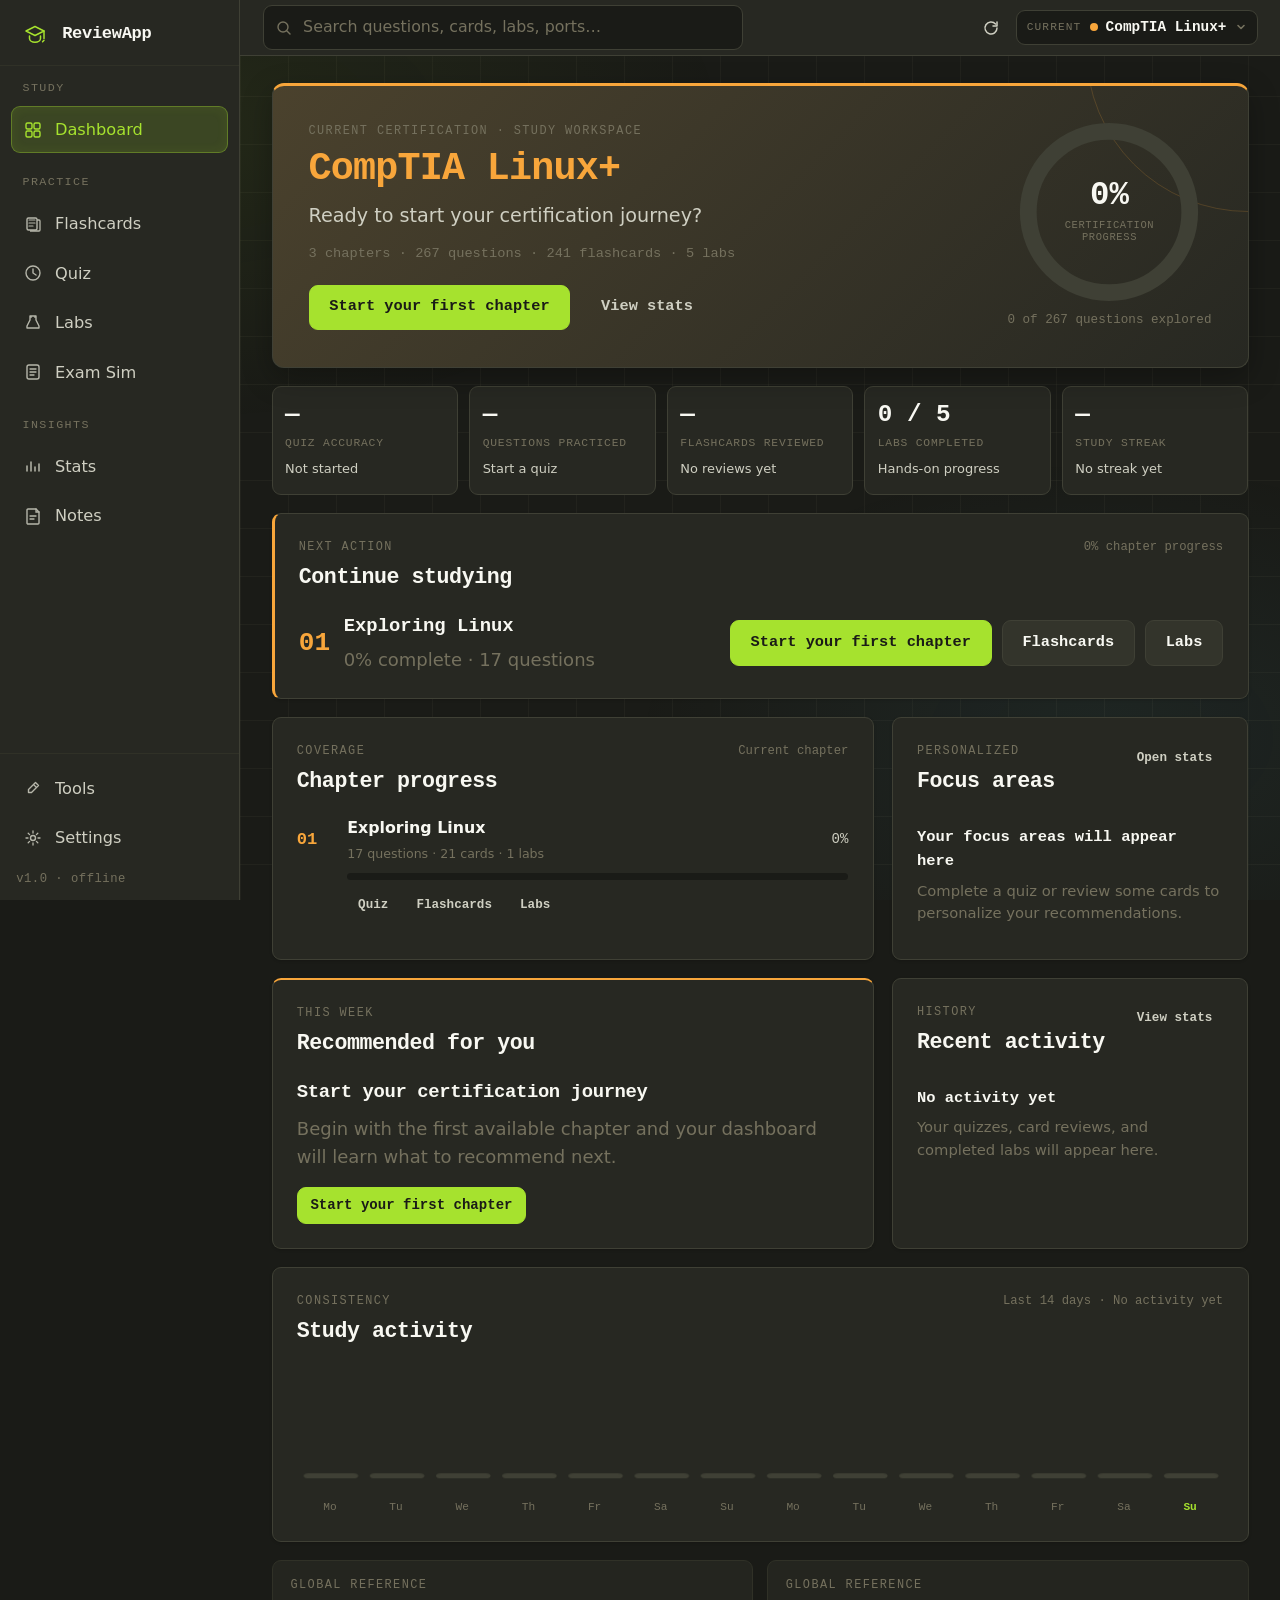
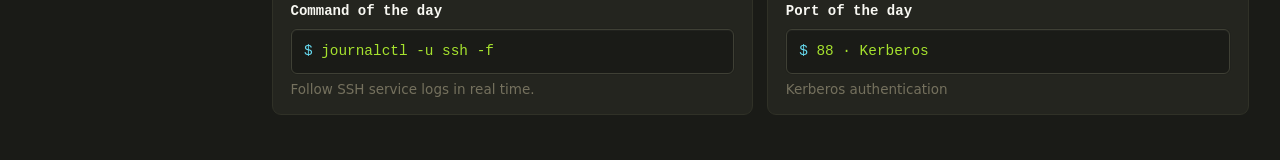
==== commit 9eb6c367: "Put Linux command copy controls inside terminal examples. Generated with Codebuff 🤖 Co-Authored-By: " ====
--- a/index.html
+++ b/index.html
@@ -6,7 +6,7 @@
   <meta name="description" content="Offline study and review app for CompTIA Linux+ and Network+ certifications" />
   <title>ReviewApp · CompTIA Study Hub</title>
   <link rel="icon" type="image/svg+xml" href="app/favicon.svg" />
-  <link rel="stylesheet" href="app/css/styles.css?v=9" />
+  <link rel="stylesheet" href="app/css/styles.css?v=12" />
 </head>
 <body>
   <div id="app" class="app-shell" role="application" aria-label="ReviewApp study interface">
@@ -114,7 +114,7 @@
   <script src="app/js/quiz.js?v=8"></script>
   <script src="app/js/flashcards.js?v=9"></script>
   <script src="app/js/tools.js?v=6"></script>
-  <script src="app/js/views.js?v=14"></script>
+  <script src="app/js/views.js?v=16"></script>
   <script>
     // Boot
     (function () {
--- a/app/css/styles.css
+++ b/app/css/styles.css
@@ -2656,7 +2656,57 @@
   background: color-mix(in srgb, var(--bg-panel) 75%, var(--bg-base));
 }
 .dashboard-reference strong { font-family: var(--font-mono); font-size: 0.78rem; }
-.dashboard-reference code { min-width: 0; overflow-wrap: anywhere; color: var(--accent-cyan); font-family: var(--font-mono); font-size: 0.8rem; }
+.dashboard-reference code,
+.terminal-command {
+  display: block;
+  min-width: 0;
+  overflow-wrap: anywhere;
+  position: relative;
+  padding: 0.65rem 0.75rem 0.65rem 1.65rem;
+  border: 1px solid var(--border);
+  border-radius: var(--radius-sm);
+  background: var(--bg-base);
+  color: var(--accent-green);
+  font-family: var(--font-mono);
+  font-size: 0.8rem;
+  line-height: 1.35;
+  white-space: pre-wrap;
+  box-shadow: inset 0 1px 0 rgba(255, 255, 255, 0.03), 0 0 0 1px rgba(0, 0, 0, 0.08);
+}
+.dashboard-reference code { overflow-x: auto; }
+.terminal-command {
+  display: flex;
+  align-items: center;
+  gap: 0.5rem;
+}
+.dashboard-reference code::before,
+.terminal-command::before {
+  content: '$';
+  position: absolute;
+  left: 0.7rem;
+  color: var(--accent-cyan);
+}
+.terminal-command-text {
+  flex: 1 1 auto;
+  min-width: 0;
+  overflow-wrap: anywhere;
+  color: inherit;
+  font: inherit;
+  white-space: pre-wrap;
+}
+.terminal-command-copy {
+  flex: 0 0 auto;
+  margin: 0;
+  padding: 0.25rem 0.5rem;
+  color: var(--accent-cyan);
+  border-color: var(--border);
+  font-size: 0.7rem;
+}
+.terminal-command-copy:hover,
+.terminal-command-copy:focus-visible {
+  color: var(--text-primary);
+  border-color: var(--accent-cyan);
+}
 .dashboard-reference small { font-size: 0.75rem; line-height: 1.35; }
 
 /* ── Responsive ───────────────────────────────────────────── */
